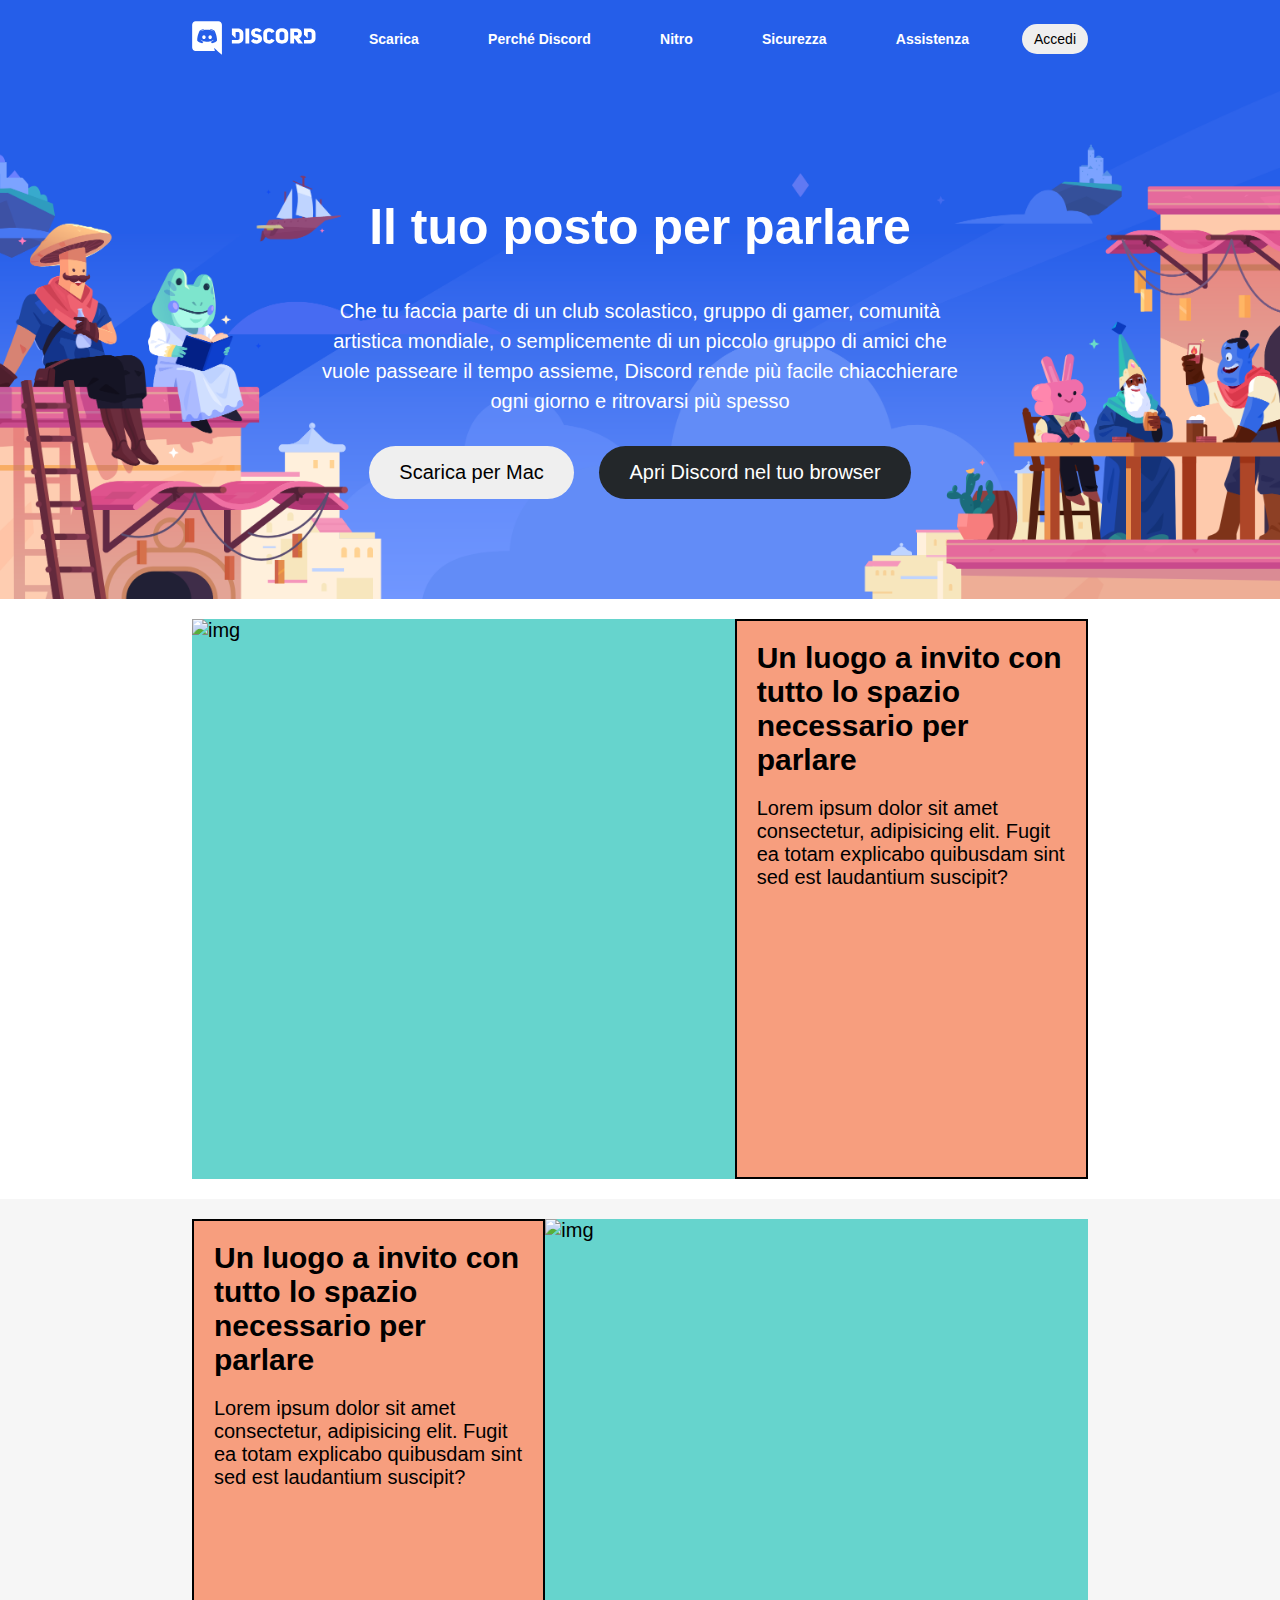
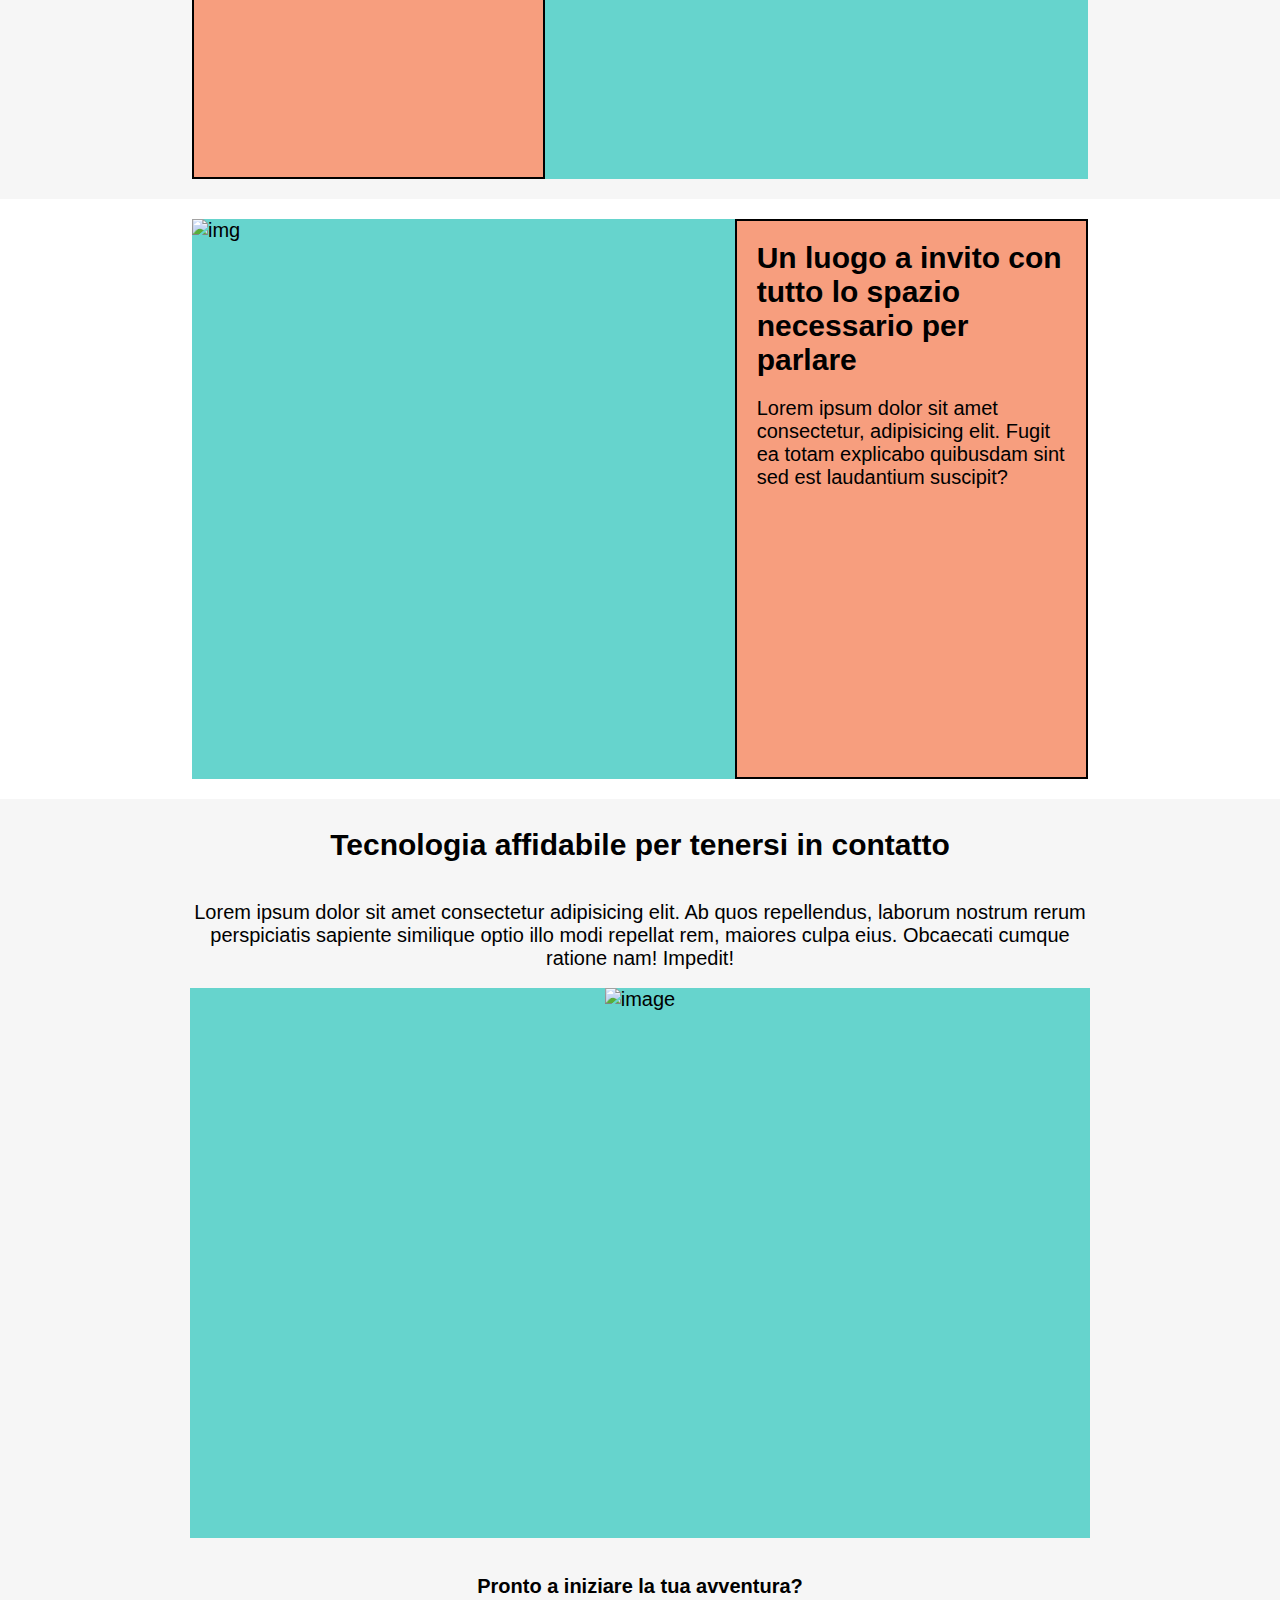
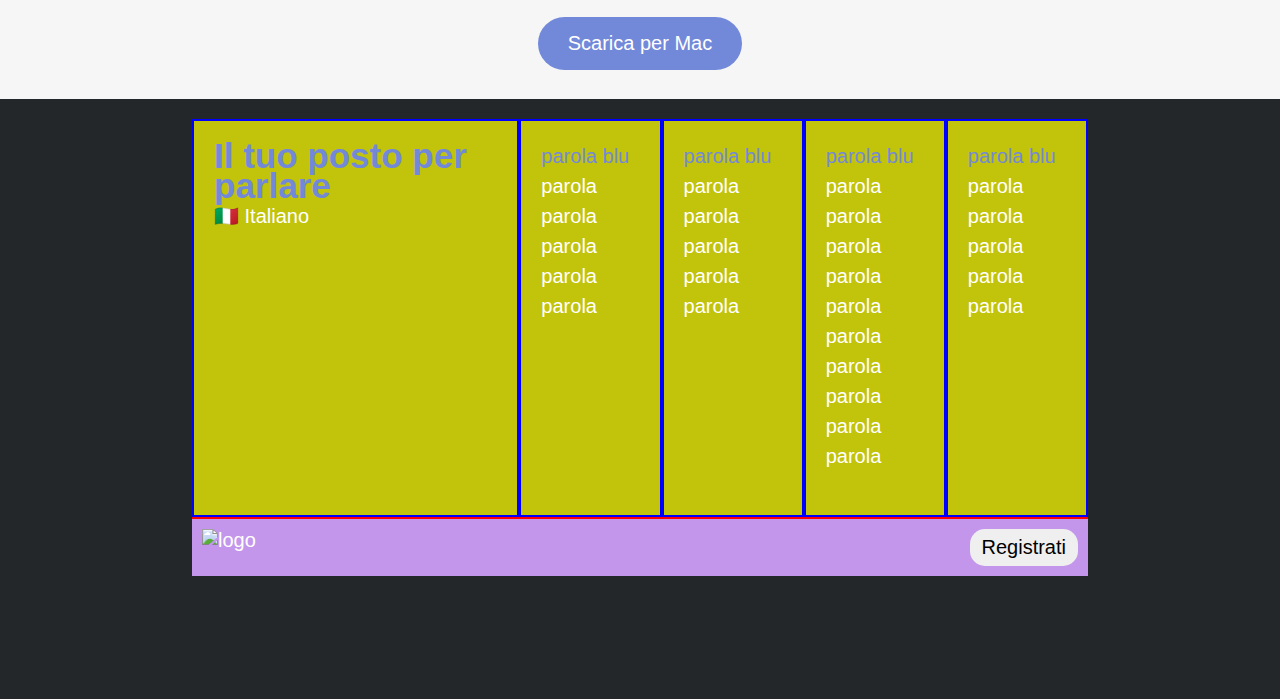
==== index.html @ a9a87972 "Header" ====
<!DOCTYPE html>
<html lang="en">
<head>
    <meta charset="UTF-8">
    <meta http-equiv="X-UA-Compatible" content="IE=edge">
    <meta name="viewport" content="width=device-width, initial-scale=1.0">
    <!-- Font-awesome library -->
    <link rel="stylesheet" href="https://cdnjs.cloudflare.com/ajax/libs/font-awesome/6.3.0/css/all.min.css" integrity="sha512-SzlrxWUlpfuzQ+pcUCosxcglQRNAq/DZjVsC0lE40xsADsfeQoEypE+enwcOiGjk/bSuGGKHEyjSoQ1zVisanQ==" crossorigin="anonymous" referrerpolicy="no-referrer" />
    <link rel="stylesheet" href="css/style.css">
    <title>Discord</title>
</head>

<body>


    <!-- contenitore generale -->

    <div class="container">

      <!-- Intestazione -->

        <header>

            <!-- Barra di navigazione -->

            <nav class="centered">

                <!-- Logo -->

                <div class="logo">
                    <a href="https://discord.com/">
                        <img src="img/logo.svg" alt="logo">
                    </a>
                </div>

                <!-- Lista link -->
                <ul>
                    <li><a href="#">Scarica</a> </li>
                    <li><a href="#">Perché Discord</a> </li>
                    <li><a href="#">Nitro</a> </li>
                    <li><a href="#">Sicurezza</a> </li>
                    <li><a href="#">Assistenza</a> </li>
                </ul>

                <!-- Tasto -->

                <button class="small-button"><a href="#">Accedi</a></button>

            </nav>

            <!-- Jumbotron -->

            <div class="jumbotron">

                <div class="center-block">
                    <h1>Il tuo posto per parlare</h1>
                    <p>Che tu faccia parte di un club scolastico, gruppo di gamer, comunità artistica mondiale, o semplicemente di un piccolo gruppo di amici che vuole passeare il tempo assieme, Discord rende più facile chiacchierare ogni giorno e ritrovarsi più spesso</p>
                    <button class="big-button"><a href="#"><i class="fa-solid fa-arrow-down-long"></i> Scarica per Mac</a></button>
                    <button class="big-button black-back"><a href="#">Apri Discord nel tuo browser</a></button>
                </div>

            </div>

        </header>
        
        <!-- Corpo principale -->

        <main>

            <section class="centered middle-section">
                <div class="col img">
                    <img src="#" alt="img">
                </div>

                <div class="col text">
                    <h2>Un luogo a invito con tutto lo spazio necessario per parlare</h2>
                    <p>Lorem ipsum dolor sit amet consectetur, adipisicing elit. Fugit ea totam explicabo quibusdam sint sed est laudantium suscipit?</p>
                </div>

            </section>
            <section class="centered middle-section">
                <div class="col img">
                    <img src="#" alt="img">
                </div>

                <div class="col text">
                    <h2>Un luogo a invito con tutto lo spazio necessario per parlare</h2>
                    <p>Lorem ipsum dolor sit amet consectetur, adipisicing elit. Fugit ea totam explicabo quibusdam sint sed est laudantium suscipit?</p>
                </div>

            </section>
            <section class="centered middle-section">
                <div class="col img">
                    <img src="#" alt="img">
                </div>

                <div class="col text">
                    <h2>Un luogo a invito con tutto lo spazio necessario per parlare</h2>
                    <p>Lorem ipsum dolor sit amet consectetur, adipisicing elit. Fugit ea totam explicabo quibusdam sint sed est laudantium suscipit?</p>
                </div>

            </section>
            <section class="centered end-section">
                <h2>Tecnologia affidabile per tenersi in contatto</h2>
                <p>Lorem ipsum dolor sit amet consectetur adipisicing elit. Ab quos repellendus, laborum nostrum rerum perspiciatis sapiente similique optio illo modi repellat rem, maiores culpa eius. Obcaecati cumque ratione nam! Impedit!</p>
                <div class="img">
                    <img src="#" alt="image">
                </div>
                <span></span>
                <h4>Pronto a iniziare la tua avventura?</h4>
                <button class="big-button">
                    <a href="#"><i class="fa-solid fa-arrow-down-long"></i> Scarica per Mac</a>
                </button>
            </section>

        </main>

        <!-- Footer -->

        <footer class="centered">

            <!-- parte di navigazione -->

            <nav>
                <div class="col title">
                    <h3>Il tuo posto per parlare</h3>
                    
                    <!-- <select name="language" id="language">language
                        <option value="Italiano">Italiano</option>
                        <option value="...">...</option>
                    </select> -->

                    <span id="ita-flag">&#x1F1EE;&#x1F1F9;</span>
                    <span>Italiano</span>
                    <span>
                        <i class="fa-solid fa-angle-down"></i>
                    </span>
                    
                    <br>
                    <span>
                        <i class="fa-brands fa-twitter"></i>
                        <i class="fa-brands fa-instagram"></i>
                        <i class="fa-brands fa-square-facebook"></i>
                        <i class="fa-brands fa-youtube"></i>
                    </span>
                </div>
                <div class="col">
                    <ul>
                        <li><a href="#">parola blu</a></li>
                        <li><a href="#">parola</a></li>
                        <li><a href="#">parola</a></li>
                        <li><a href="#">parola</a></li>
                        <li><a href="#">parola</a></li>
                        <li><a href="#">parola</a></li>

                    </ul>

                    <a href="#"></a>
                </div>
                <div class="col">
                    <ul>
                        <li><a href="#">parola blu</a></li>
                        <li><a href="#">parola</a></li>
                        <li><a href="#">parola</a></li>
                        <li><a href="#">parola</a></li>
                        <li><a href="#">parola</a></li>
                        <li><a href="#">parola</a></li>

                    </ul>
                </div>
                <div class="col">
                    <ul>
                        <li><a href="#">parola blu</a></li>
                        <li><a href="#">parola</a></li>
                        <li><a href="#">parola</a></li>
                        <li><a href="#">parola</a></li>
                        <li><a href="#">parola</a></li>
                        <li><a href="#">parola</a></li>
                        <li><a href="#">parola</a></li>
                        <li><a href="#">parola</a></li>
                        <li><a href="#">parola</a></li>
                        <li><a href="#">parola</a></li>
                        <li><a href="#">parola</a></li>


                    </ul>
                </div>
                <div class="col">
                    <ul>
                        <li><a href="#">parola blu</a></li>
                        <li><a href="#">parola</a></li>
                        <li><a href="#">parola</a></li>
                        <li><a href="#">parola</a></li>
                        <li><a href="#">parola</a></li>
                        <li><a href="#">parola</a></li>

                    </ul>
                </div>

            </nav> 

            <!-- border-bottom separazione -->

            <div class="footer-logo">
                <div class="logo">
                    <img src="#" alt="logo">
                </div>
                <button class="small-button"><a href="#">Registrati</a></button>
            </div>



        </footer>  

    </div>

    
    
</body>
</html>
---- css/style.css ----
/* regole generali */

* {
    margin: 0;
    padding: 0;
    box-sizing: border-box;
    font-family: Whitney,Helvetica Neue,Helvetica,Arial,sans-serif;
}

body {
    font-size: 20px;
}

a {
    text-decoration: none;
    color: inherit;

}

ul {
    list-style-type: none;
}

h1 {
    font-size: 50px;
}

h2 {
    margin-bottom: 20px;
}

button {
    border: none;
    font-size: inherit;
}

.small-button {
    padding: 7px 12px;
    border-radius: 15px;
}

.big-button {
    padding: 15px 30px;
    border-radius: 30px;
    margin: 0px 10px;

}

.centered {
    padding: 20px 15%;
}

/* Intestazione */

header {
    min-height: 500px;
    color: #ffffff;
    /* padding: 30px; */

}

    /* barra di navigazione */

    header nav {
        display: flex;
        justify-content: space-between;
        align-items: center;
        font-size: 14px;
        font-weight: 700;
        height: 78px;
    }

    header nav ul {
        display: flex;
        flex-basis: 600px;
        justify-content: space-between;
    }

    /* Jumbotron */

    .jumbotron {
        padding: 120px 24% 100px;
        display: flex;
        justify-content: center;
        background-image: url("../img/jumbo.png");
        background-position: center;
        background-repeat: no-repeat;
        background-size:cover;


    }

    .center-block {
        width: 1000px;
        text-align: center;
    }

    .center-block h1 {
        margin-bottom: 40px;
    }

    .center-block p {
        margin-bottom: 30px;
        line-height: 150%;
    }

    .center-block button.black-back {
        color: #ffffff;
        background-color: #23272a;
    }

/* corpo principale */

    /* middle sections */

    section:nth-of-type(even) {
        background-color: #f6f6f6;
    }

    /* ogni seconda riga della sezione in mezzo, nel caso se ne aggiungano in futuro */
    section.middle-section:nth-of-type(even) {
        flex-direction: row-reverse;
    }

    section.middle-section {
        min-height: 600px;
        display: flex;
        justify-content: center;
    }

    section .col.img {
        width: 800px;
        /* margin: 20px; */
    }

    section .col.text {
        width: 500px;
        /* margin: 20px; */
        padding: 20px;
    }

    /* last section */

    section.end-section {
        min-height: 900px;
        text-align: center;
        display: flex;
        flex-direction: column;
        justify-content: space-around;
        align-items: center;
    }

    .end-section button {
        color: #ffffff;
        background-color: #7289da;
    }
    


/* Footer */

footer {
    min-height: 600px;
    background-color: #23272a;
    color: #ffffff;
}

footer nav {
    display: flex;
    justify-content:space-between;
}

footer nav .col {
    padding: 20px;
    line-height: 30px;
    width: 150px;
}

footer nav .col.title {
    width: 350px;

}

footer h3 {
    color: #7289da;
    font-size: 35px;
}

footer ul li:first-child{
    color: #7289da;
}

footer .footer-logo {
    display: flex;
    justify-content:space-between;
    padding: 10px;
}






/* DEBUG */

header {
    background-color: #255ee9;
}

section .img {
    background-color: #66d4cd;
}

section .text {
    background-color: rgb(247, 158, 126);
    border: solid 2px black;
}

.end-section .img {
    height: 550px;
    width: 900px;
}

footer nav {
    background-color: rgba(255, 255, 0, 0.726);
    min-height: 400px ;
    border-bottom: solid 2px red;
}

    footer nav .col {
        border: solid 2px blue;
    }

footer .footer-logo {
    background-color: rgb(195, 150, 236);
}
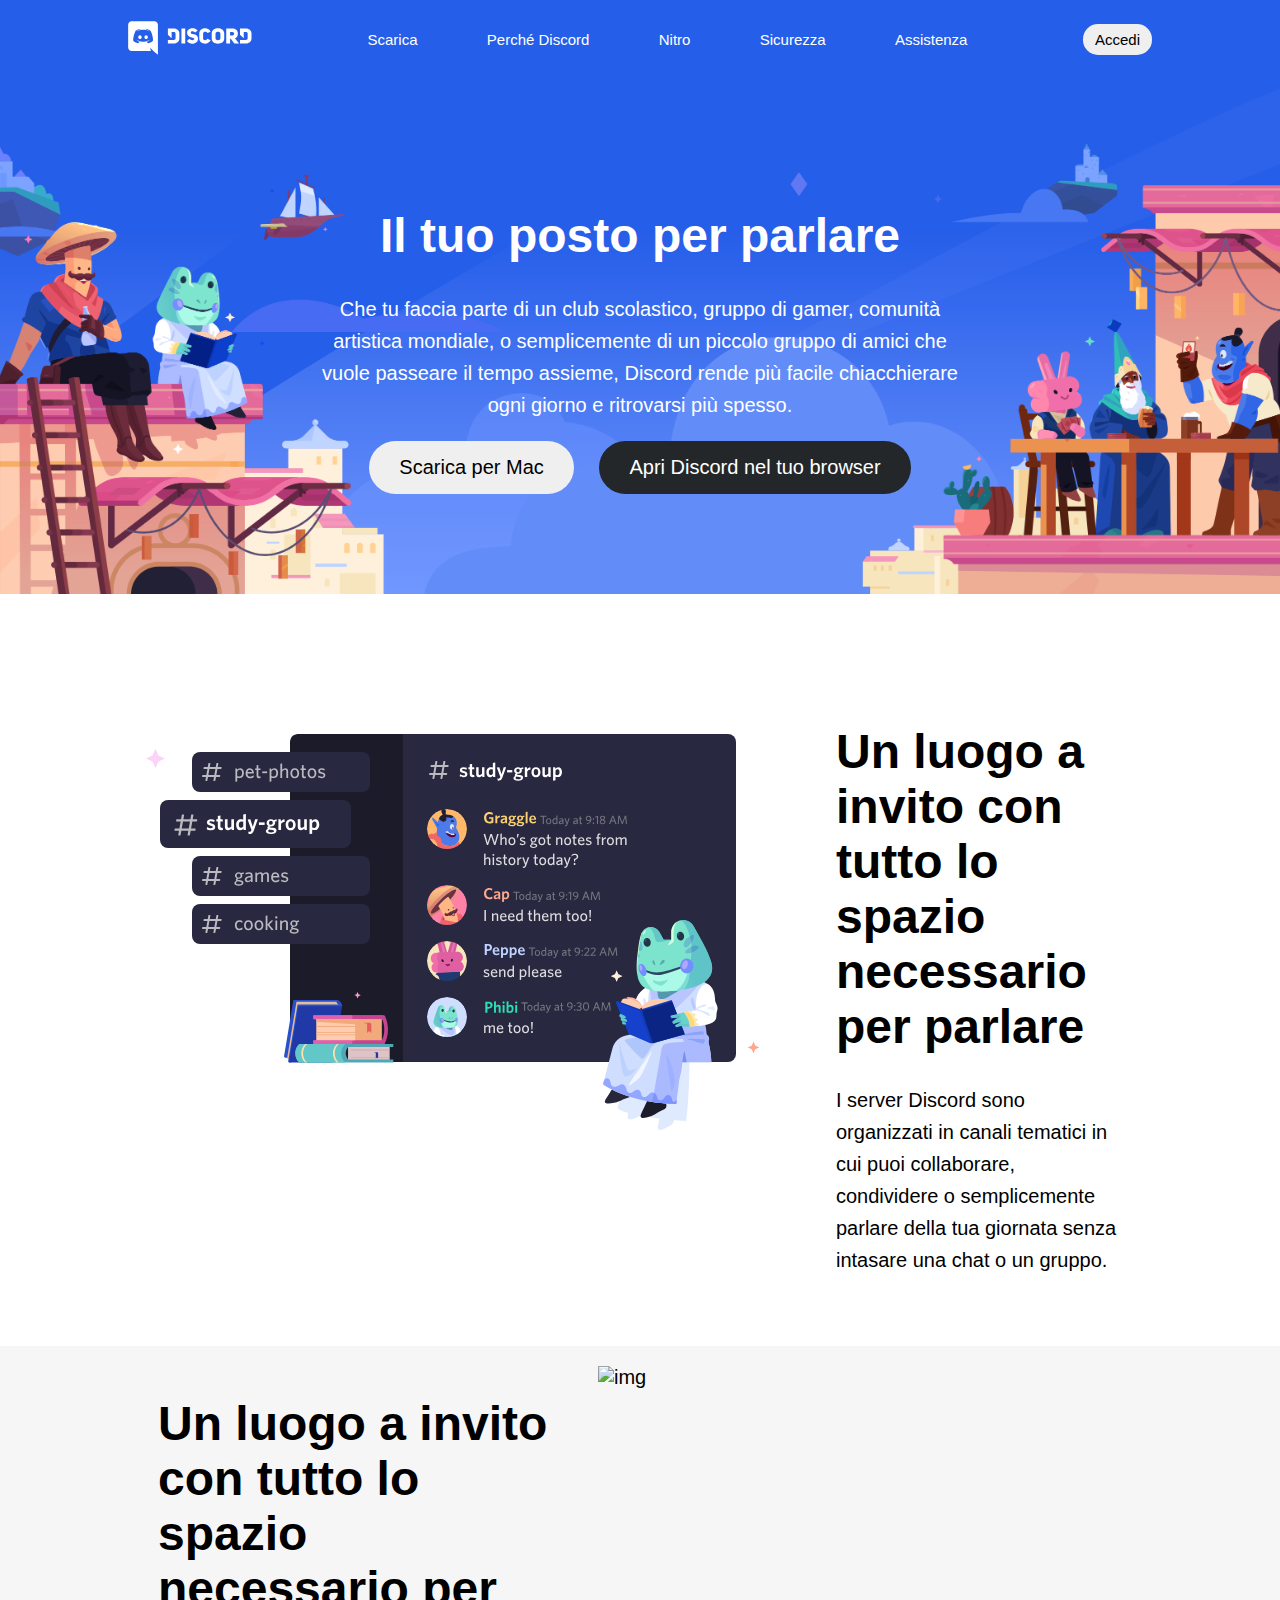
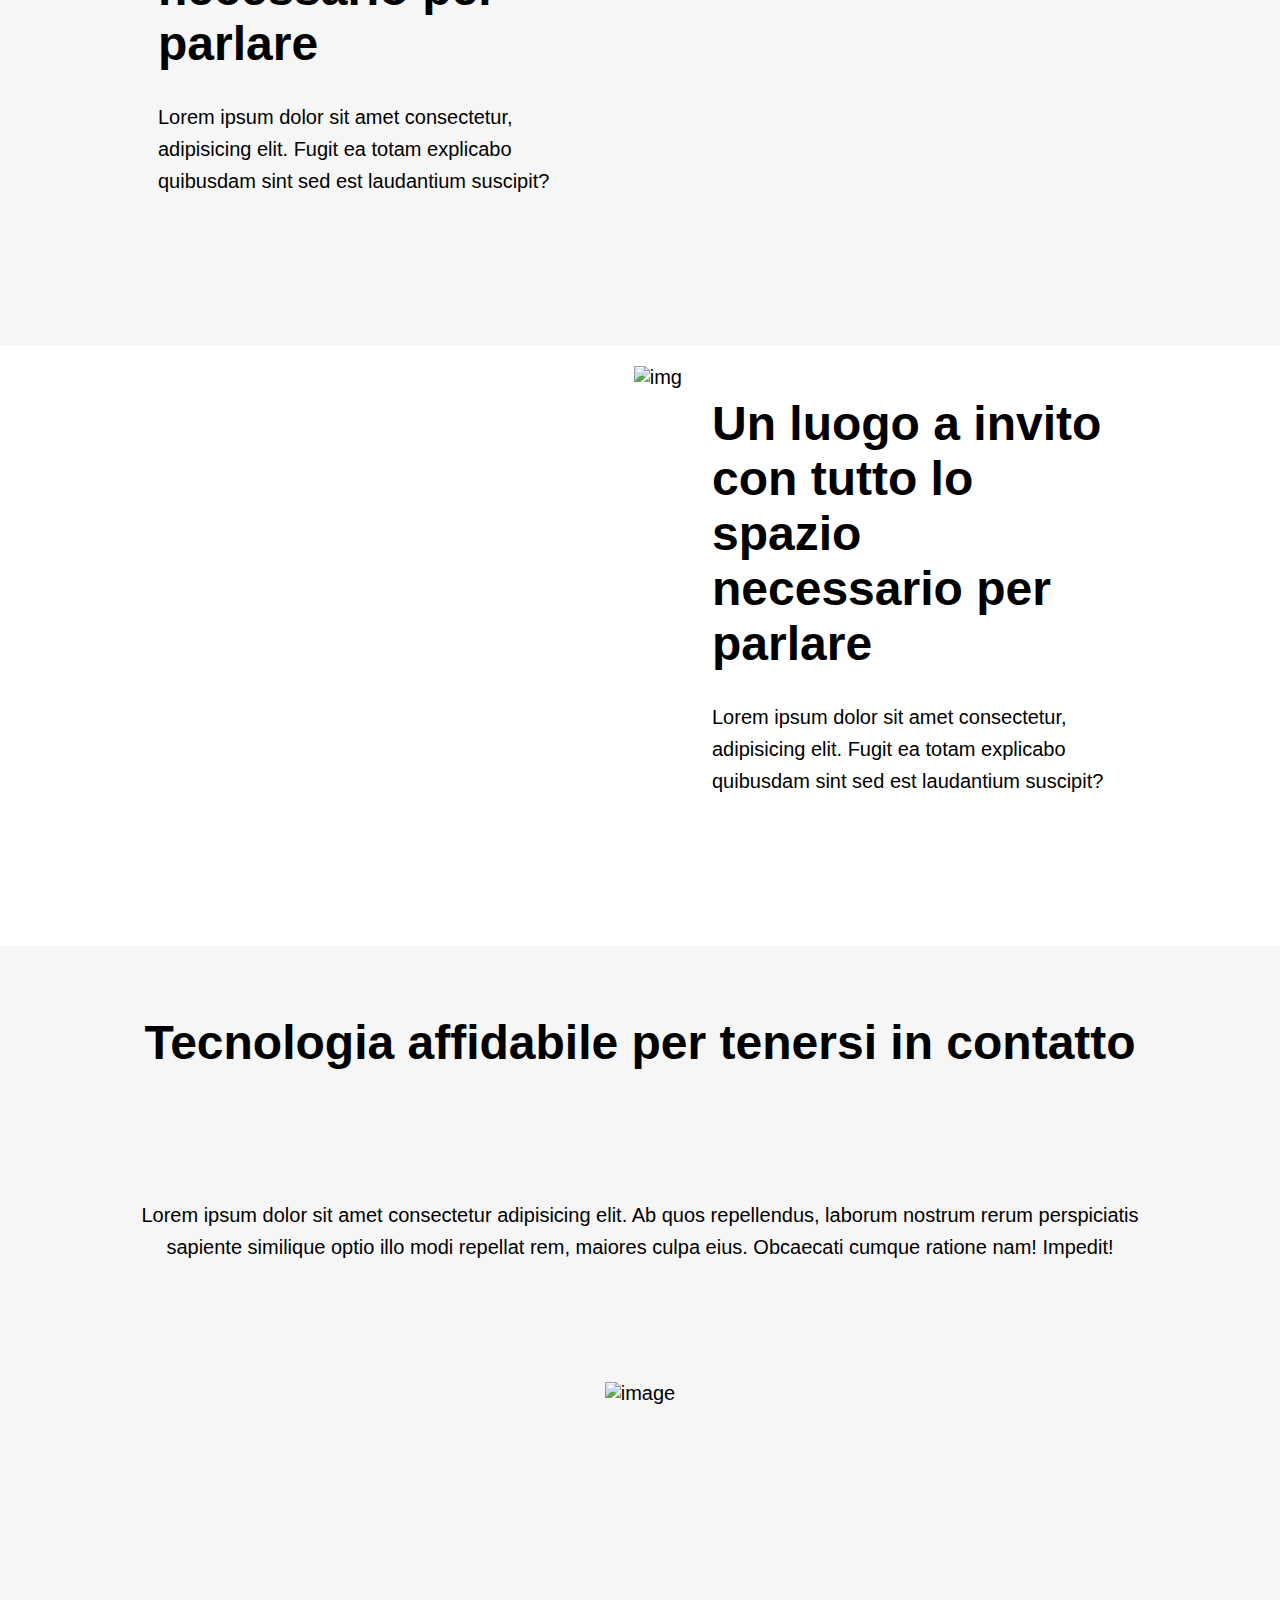
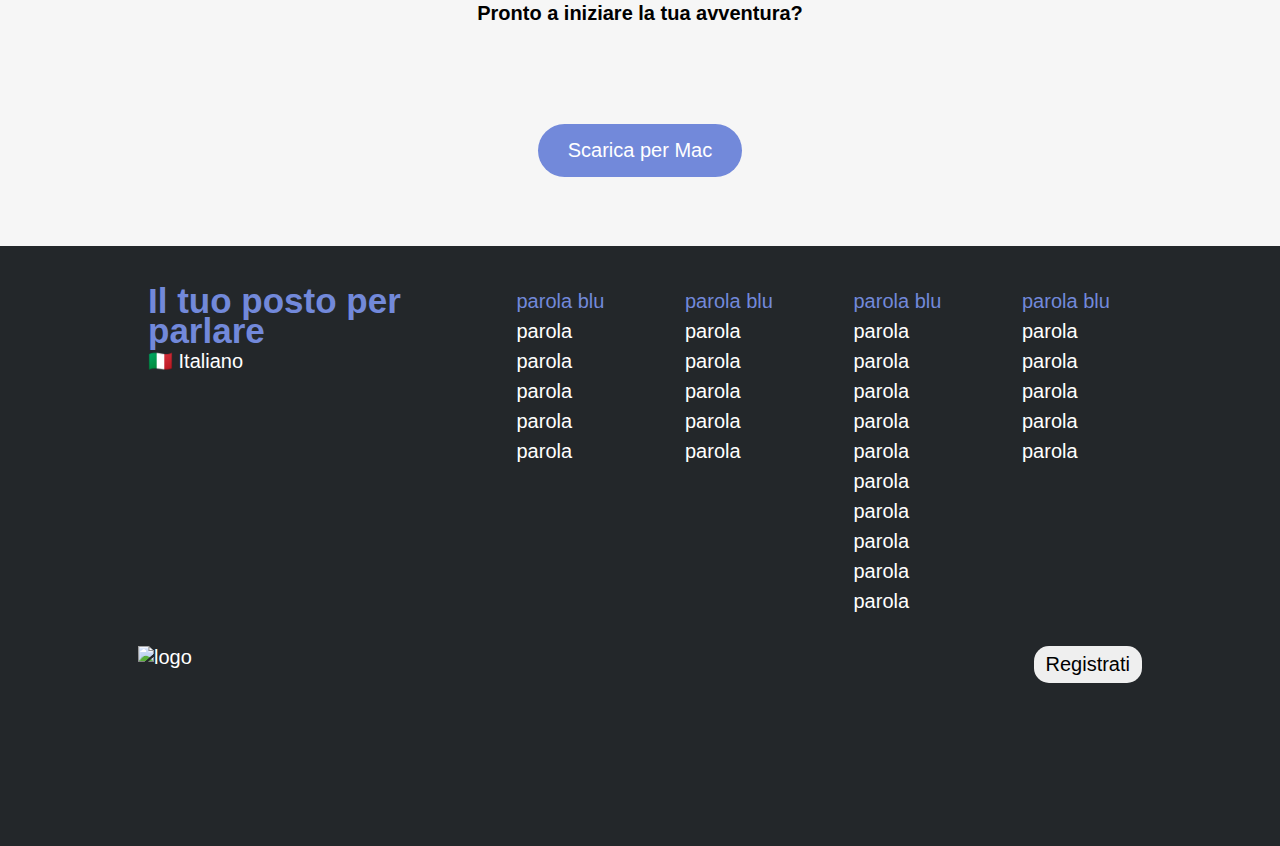
==== commit 51bf298d: "Prima sezione del main" ====
--- a/index.html
+++ b/index.html
@@ -53,8 +53,8 @@
             <div class="jumbotron">
 
                 <div class="center-block">
-                    <h1>Il tuo posto per parlare</h1>
-                    <p>Che tu faccia parte di un club scolastico, gruppo di gamer, comunità artistica mondiale, o semplicemente di un piccolo gruppo di amici che vuole passeare il tempo assieme, Discord rende più facile chiacchierare ogni giorno e ritrovarsi più spesso</p>
+                    <h2>Il tuo posto per parlare</h2>
+                    <p>Che tu faccia parte di un club scolastico, gruppo di gamer, comunità artistica mondiale, o semplicemente di un piccolo gruppo di amici che vuole passeare il tempo assieme, Discord rende più facile chiacchierare ogni giorno e ritrovarsi più spesso.</p>
                     <button class="big-button"><a href="#"><i class="fa-solid fa-arrow-down-long"></i> Scarica per Mac</a></button>
                     <button class="big-button black-back"><a href="#">Apri Discord nel tuo browser</a></button>
                 </div>
@@ -69,12 +69,12 @@
 
             <section class="centered middle-section">
                 <div class="col img">
-                    <img src="#" alt="img">
+                    <img src="img/item1.svg" alt="item 1">
                 </div>
 
                 <div class="col text">
                     <h2>Un luogo a invito con tutto lo spazio necessario per parlare</h2>
-                    <p>Lorem ipsum dolor sit amet consectetur, adipisicing elit. Fugit ea totam explicabo quibusdam sint sed est laudantium suscipit?</p>
+                    <p>I server Discord sono organizzati in canali tematici in cui puoi collaborare, condividere o semplicemente parlare della tua giornata senza intasare una chat o un gruppo.</p>
                 </div>
 
             </section>
--- a/css/style.css
+++ b/css/style.css
@@ -21,11 +21,13 @@
     list-style-type: none;
 }
 
-h1 {
-    font-size: 50px;
-}
-
 h2 {
+    margin-bottom: 30px;
+    font-size: 48px;
+}
+
+p {
+    line-height: 160%;
     margin-bottom: 20px;
 }
 
@@ -47,7 +49,7 @@
 }
 
 .centered {
-    padding: 20px 15%;
+    padding: 20px 10%;
 }
 
 /* Intestazione */
@@ -55,7 +57,8 @@
 header {
     min-height: 500px;
     color: #ffffff;
-    /* padding: 30px; */
+    margin-bottom: 80px;
+    background-color: #255ee9;
 
 }
 
@@ -65,8 +68,8 @@
         display: flex;
         justify-content: space-between;
         align-items: center;
-        font-size: 14px;
-        font-weight: 700;
+        font-size: 15px;
+        font-weight: 500;
         height: 78px;
     }
 
@@ -79,7 +82,7 @@
     /* Jumbotron */
 
     .jumbotron {
-        padding: 120px 24% 100px;
+        padding: 130px 24% 100px;
         display: flex;
         justify-content: center;
         background-image: url("../img/jumbo.png");
@@ -91,17 +94,8 @@
     }
 
     .center-block {
-        width: 1000px;
+        width: 800px;
         text-align: center;
-    }
-
-    .center-block h1 {
-        margin-bottom: 40px;
-    }
-
-    .center-block p {
-        margin-bottom: 30px;
-        line-height: 150%;
     }
 
     .center-block button.black-back {
@@ -125,18 +119,13 @@
     section.middle-section {
         min-height: 600px;
         display: flex;
-        justify-content: center;
-    }
-
-    section .col.img {
-        width: 800px;
+        justify-content: flex-end;
+    }
+
+    section .col.text {
+        width: 470px;
         /* margin: 20px; */
-    }
-
-    section .col.text {
-        width: 500px;
-        /* margin: 20px; */
-        padding: 20px;
+        padding: 30px;
     }
 
     /* last section */
@@ -203,7 +192,7 @@
 
 /* DEBUG */
 
-header {
+/* header {
     background-color: #255ee9;
 }
 
@@ -234,4 +223,4 @@
 footer .footer-logo {
     background-color: rgb(195, 150, 236);
 }
-
+ */
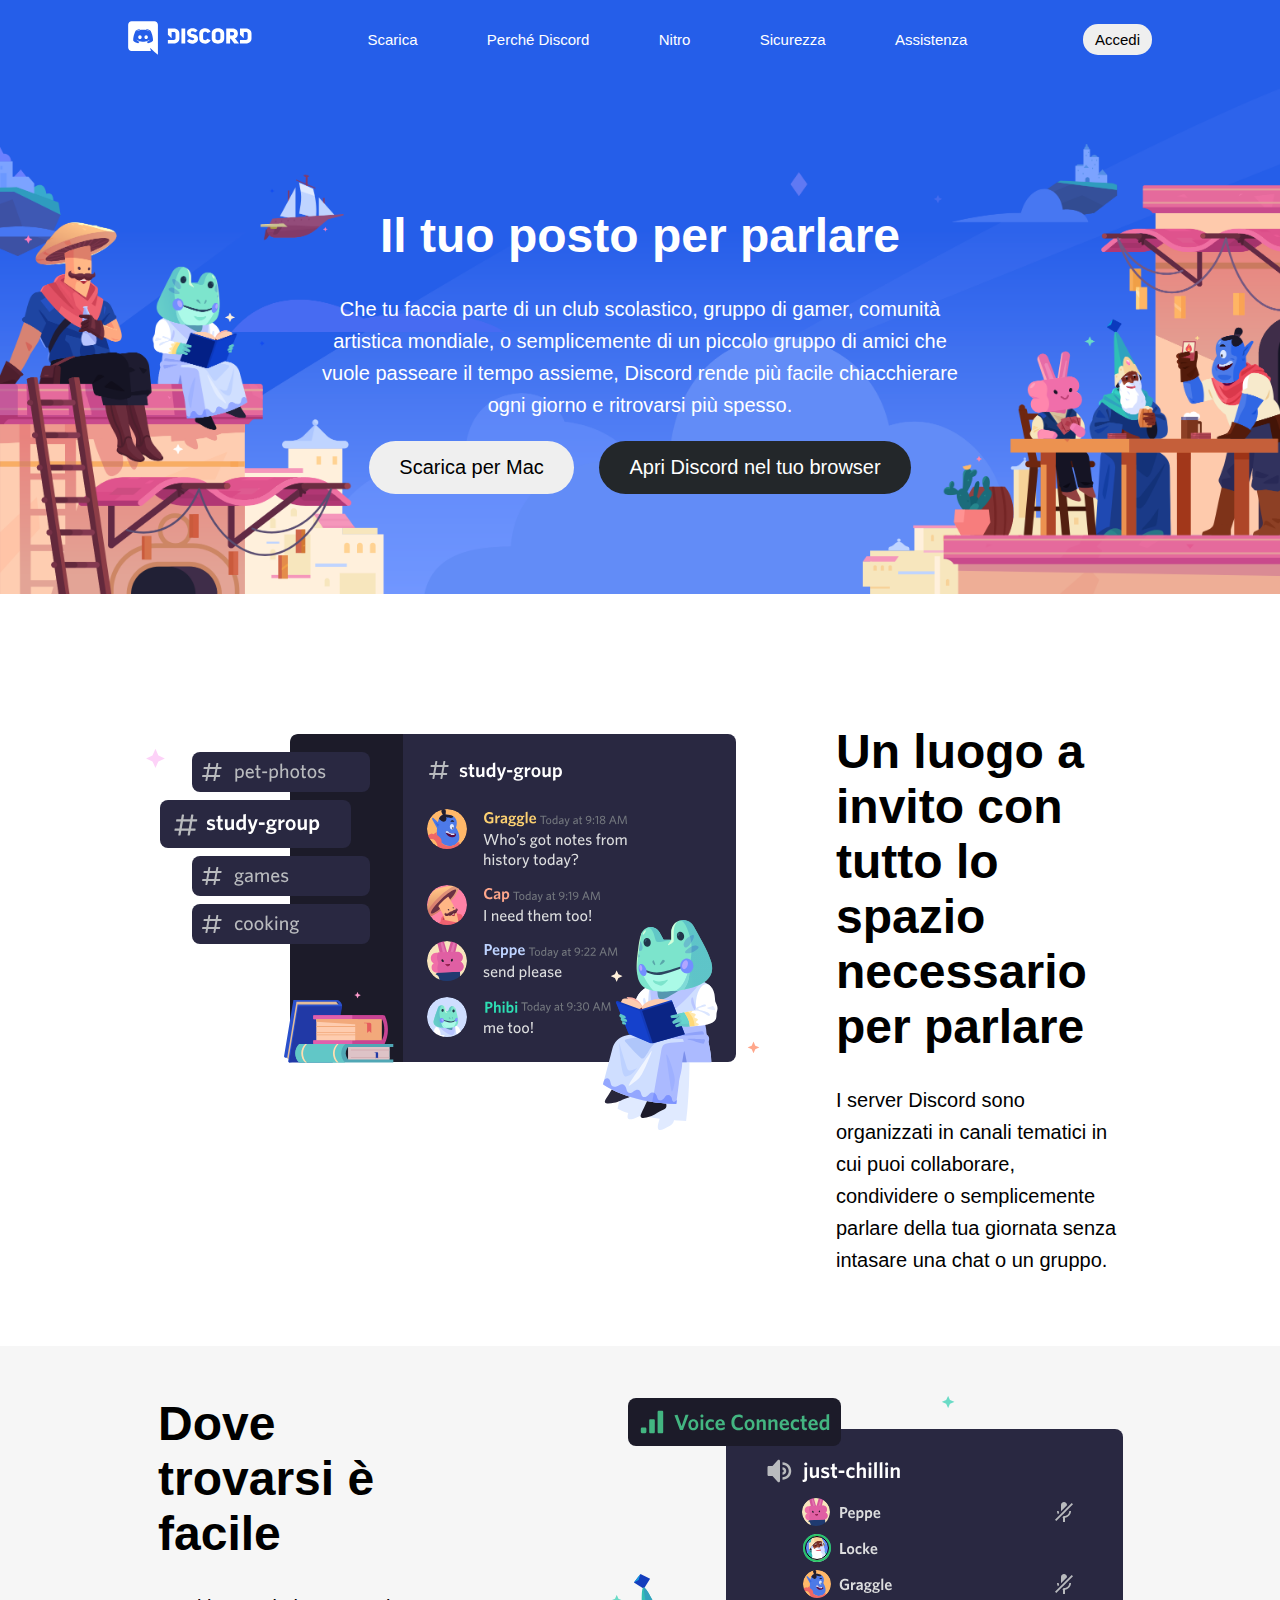
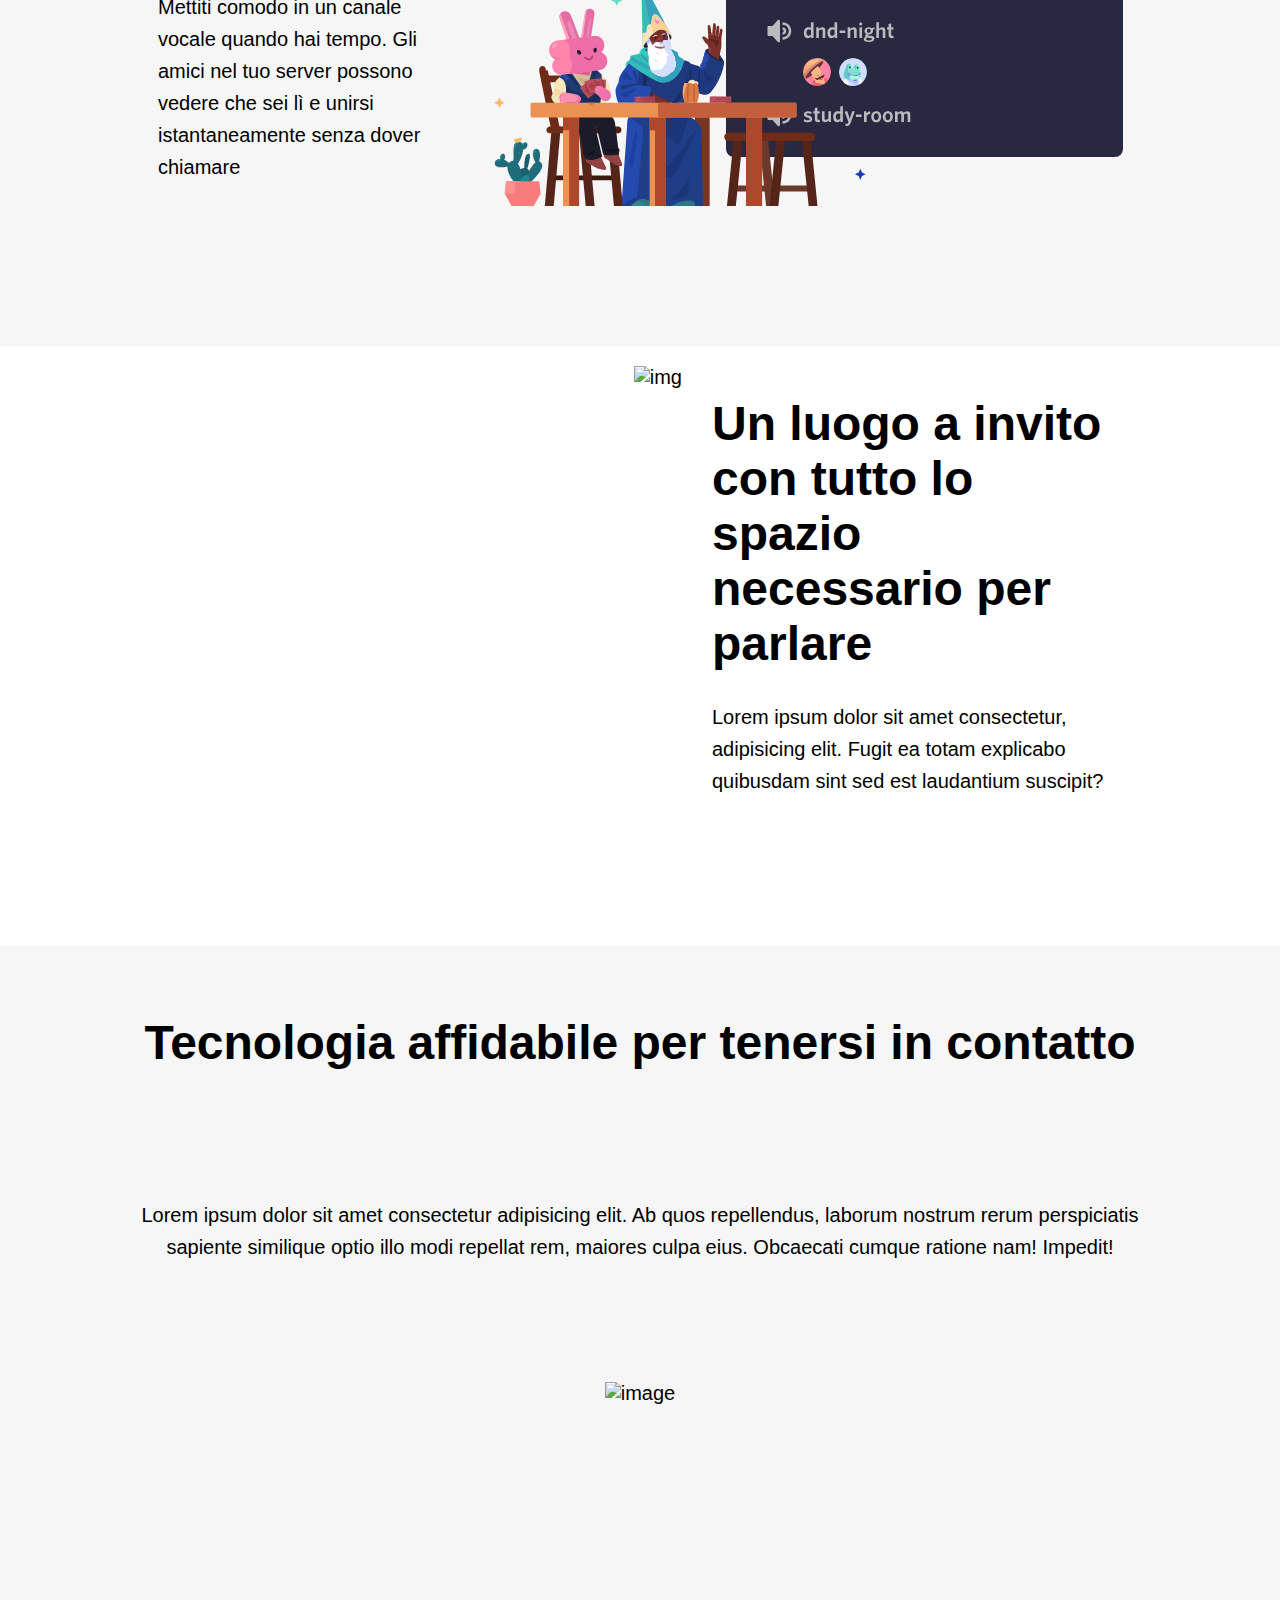
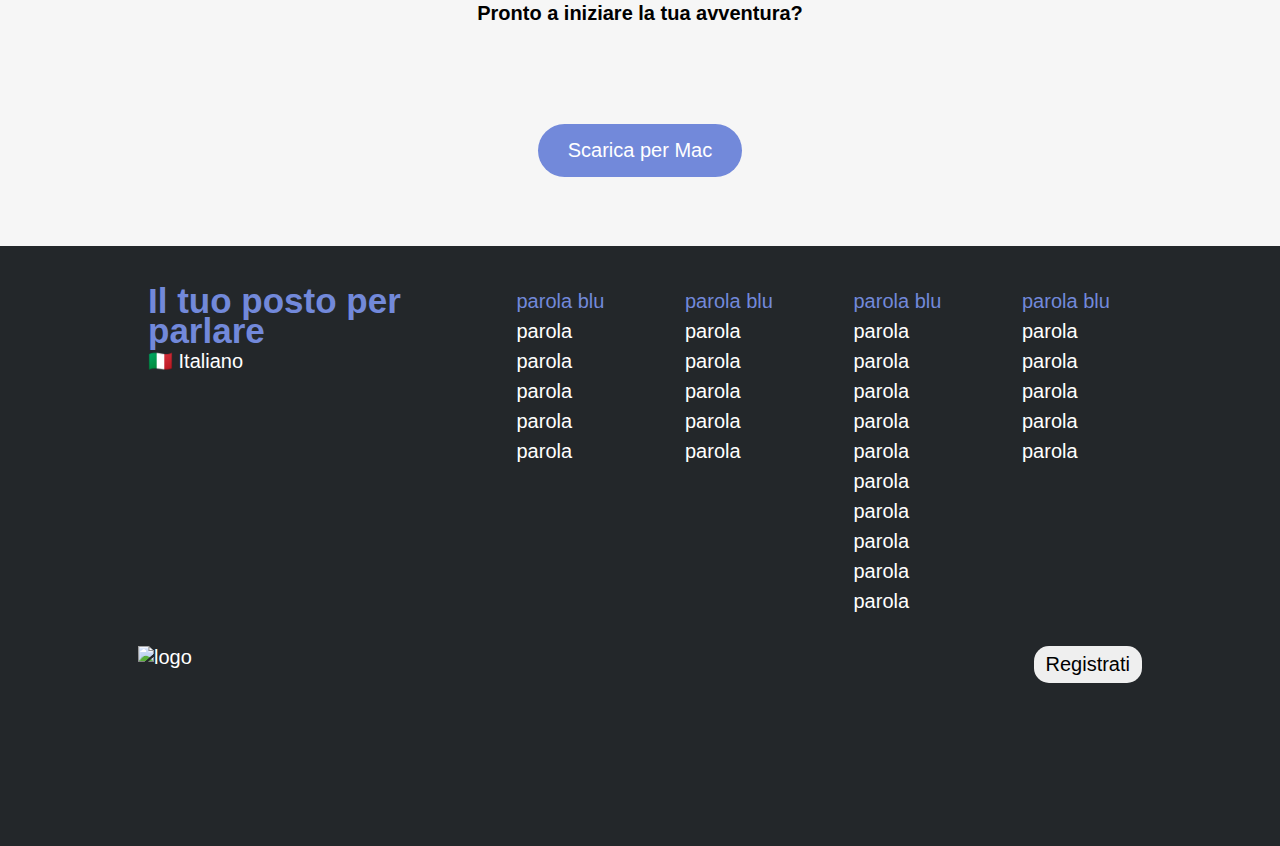
==== commit ce017ebb: "Seconda sezione main" ====
--- a/index.html
+++ b/index.html
@@ -80,12 +80,12 @@
             </section>
             <section class="centered middle-section">
                 <div class="col img">
-                    <img src="#" alt="img">
+                    <img src="img/item2.svg" alt="item 2">
                 </div>
 
                 <div class="col text">
-                    <h2>Un luogo a invito con tutto lo spazio necessario per parlare</h2>
-                    <p>Lorem ipsum dolor sit amet consectetur, adipisicing elit. Fugit ea totam explicabo quibusdam sint sed est laudantium suscipit?</p>
+                    <h2>Dove trovarsi è facile</h2>
+                    <p>Mettiti comodo in un canale vocale quando hai tempo. Gli amici nel tuo server possono vedere che sei lì e unirsi istantaneamente senza dover chiamare</p>
                 </div>
 
             </section>
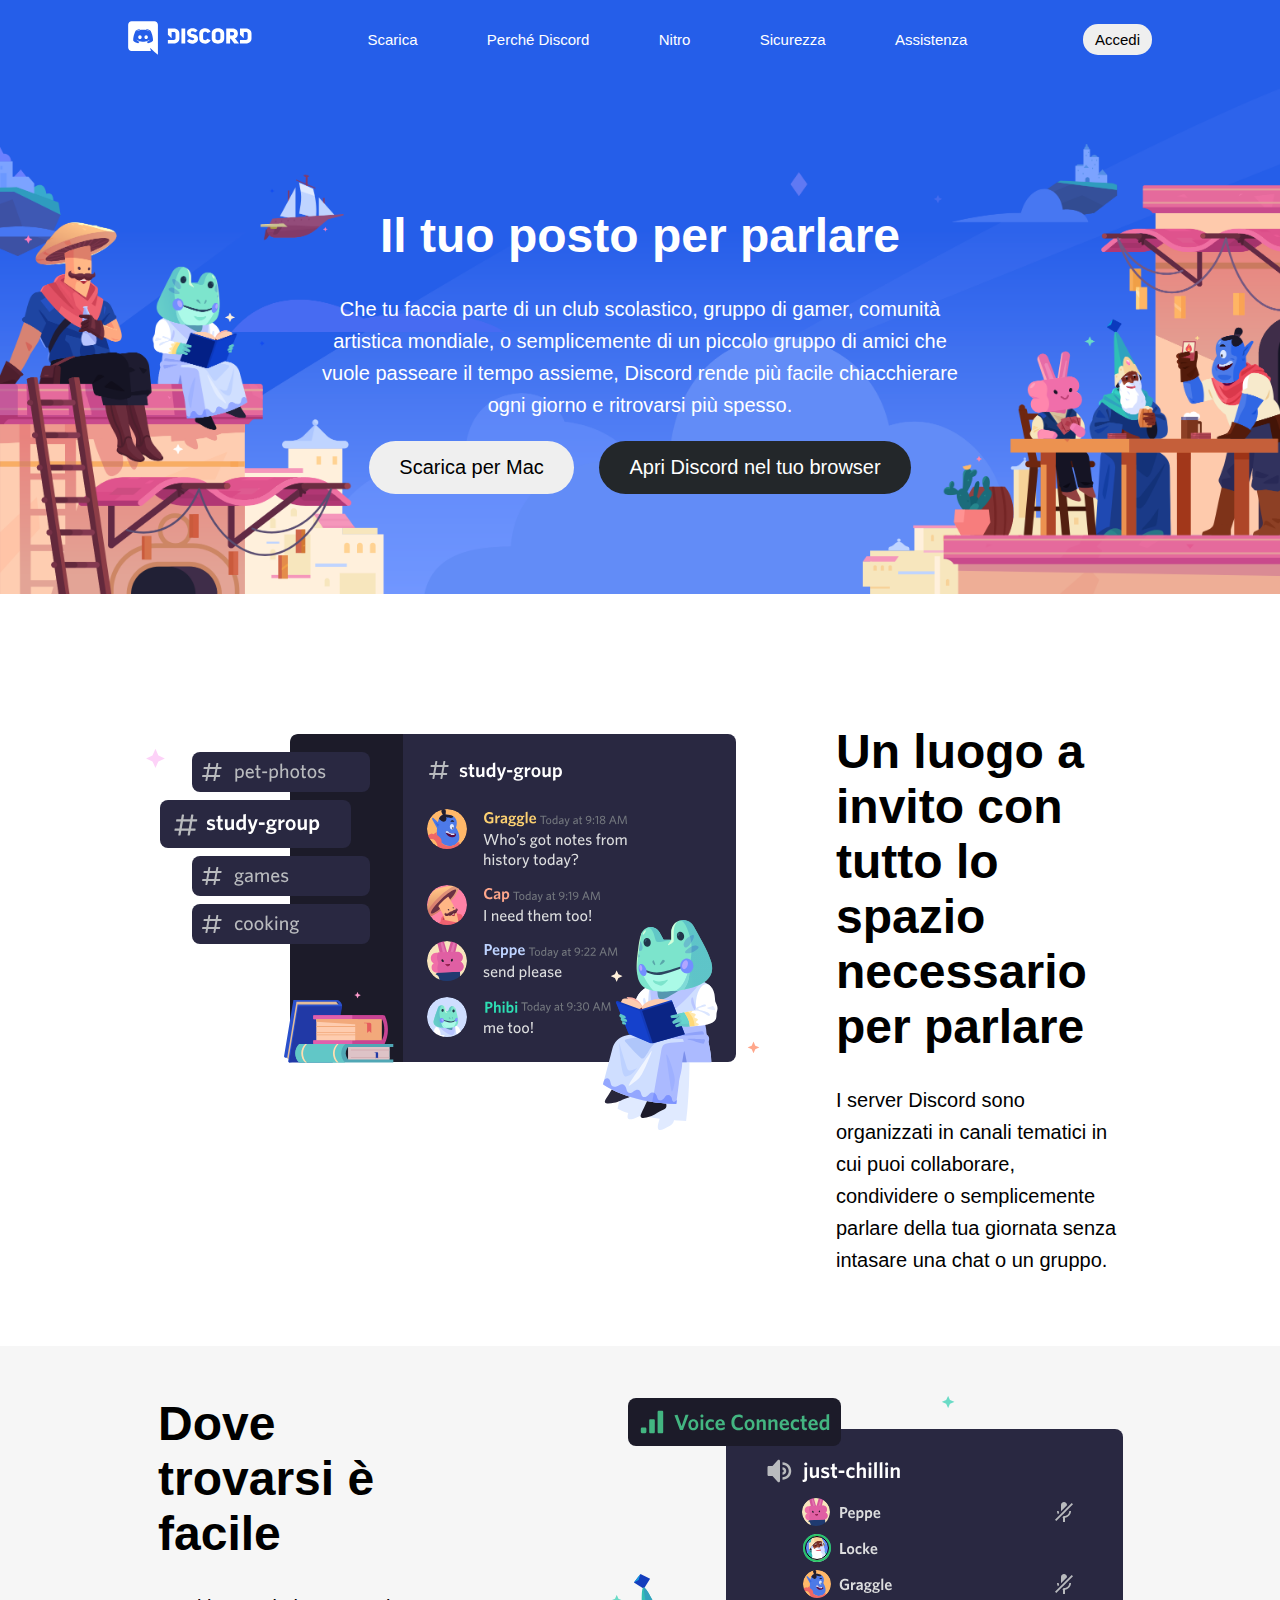
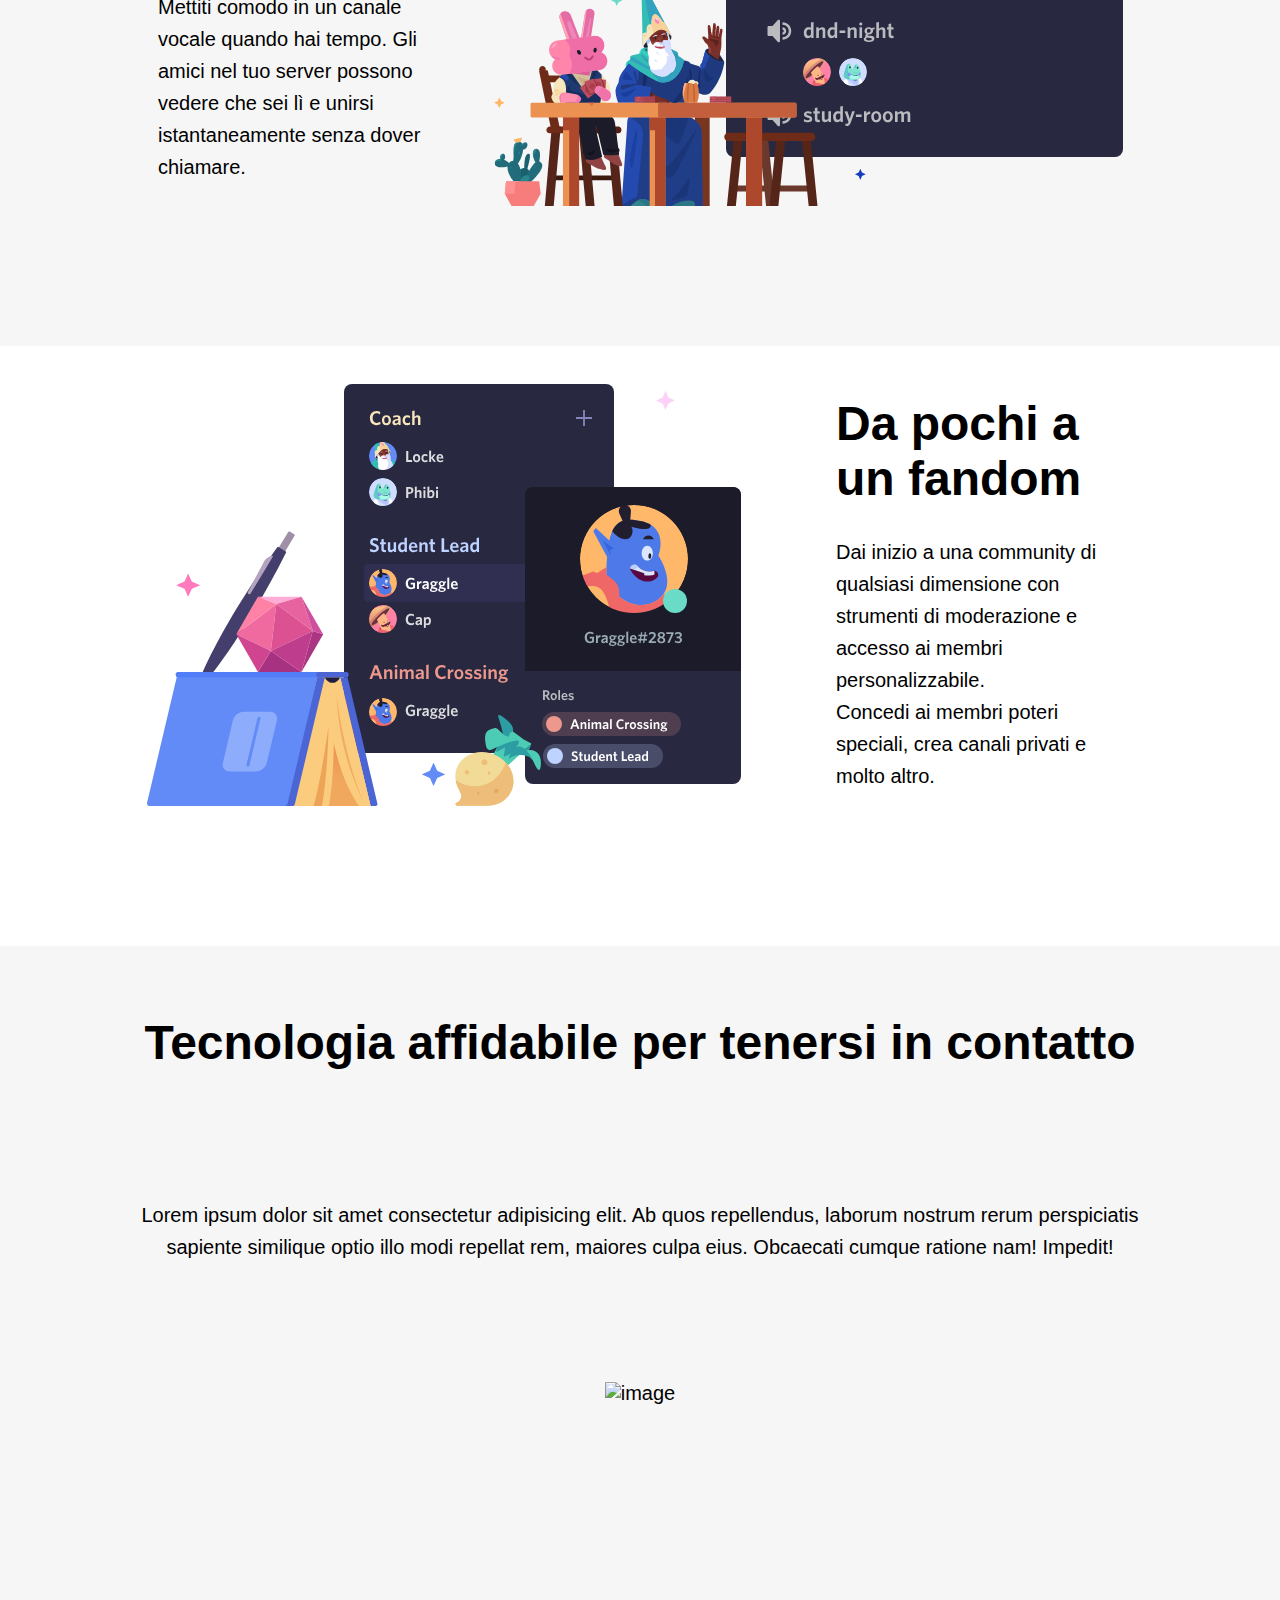
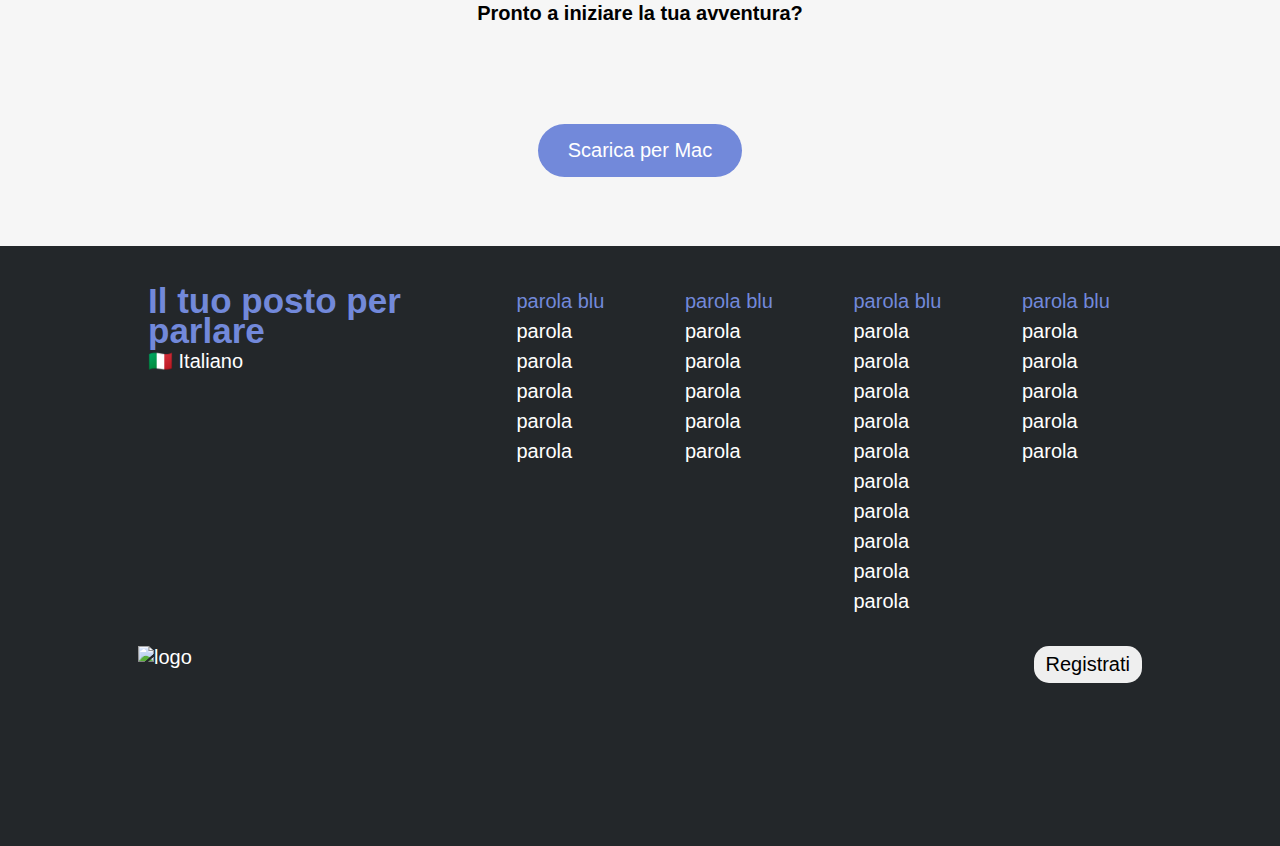
==== commit 4c108709: "terza sezione main" ====
--- a/index.html
+++ b/index.html
@@ -85,18 +85,22 @@
 
                 <div class="col text">
                     <h2>Dove trovarsi è facile</h2>
-                    <p>Mettiti comodo in un canale vocale quando hai tempo. Gli amici nel tuo server possono vedere che sei lì e unirsi istantaneamente senza dover chiamare</p>
+                    <p>Mettiti comodo in un canale vocale quando hai tempo. Gli amici nel tuo server possono vedere che sei lì e unirsi istantaneamente senza dover chiamare.</p>
                 </div>
 
             </section>
             <section class="centered middle-section">
                 <div class="col img">
-                    <img src="#" alt="img">
+                    <img src="img/item3.svg" alt="item 3">
                 </div>
 
                 <div class="col text">
-                    <h2>Un luogo a invito con tutto lo spazio necessario per parlare</h2>
-                    <p>Lorem ipsum dolor sit amet consectetur, adipisicing elit. Fugit ea totam explicabo quibusdam sint sed est laudantium suscipit?</p>
+                    <h2>Da pochi a un fandom</h2>
+                    <p>
+                        Dai inizio a una community di qualsiasi dimensione con strumenti di moderazione e accesso ai membri personalizzabile.
+                        <br>
+                        Concedi ai membri poteri speciali, crea canali privati e molto altro.
+                    </p>
                 </div>
 
             </section>
--- a/css/style.css
+++ b/css/style.css
@@ -123,7 +123,7 @@
     }
 
     section .col.text {
-        width: 470px;
+        width: 460px;
         /* margin: 20px; */
         padding: 30px;
     }
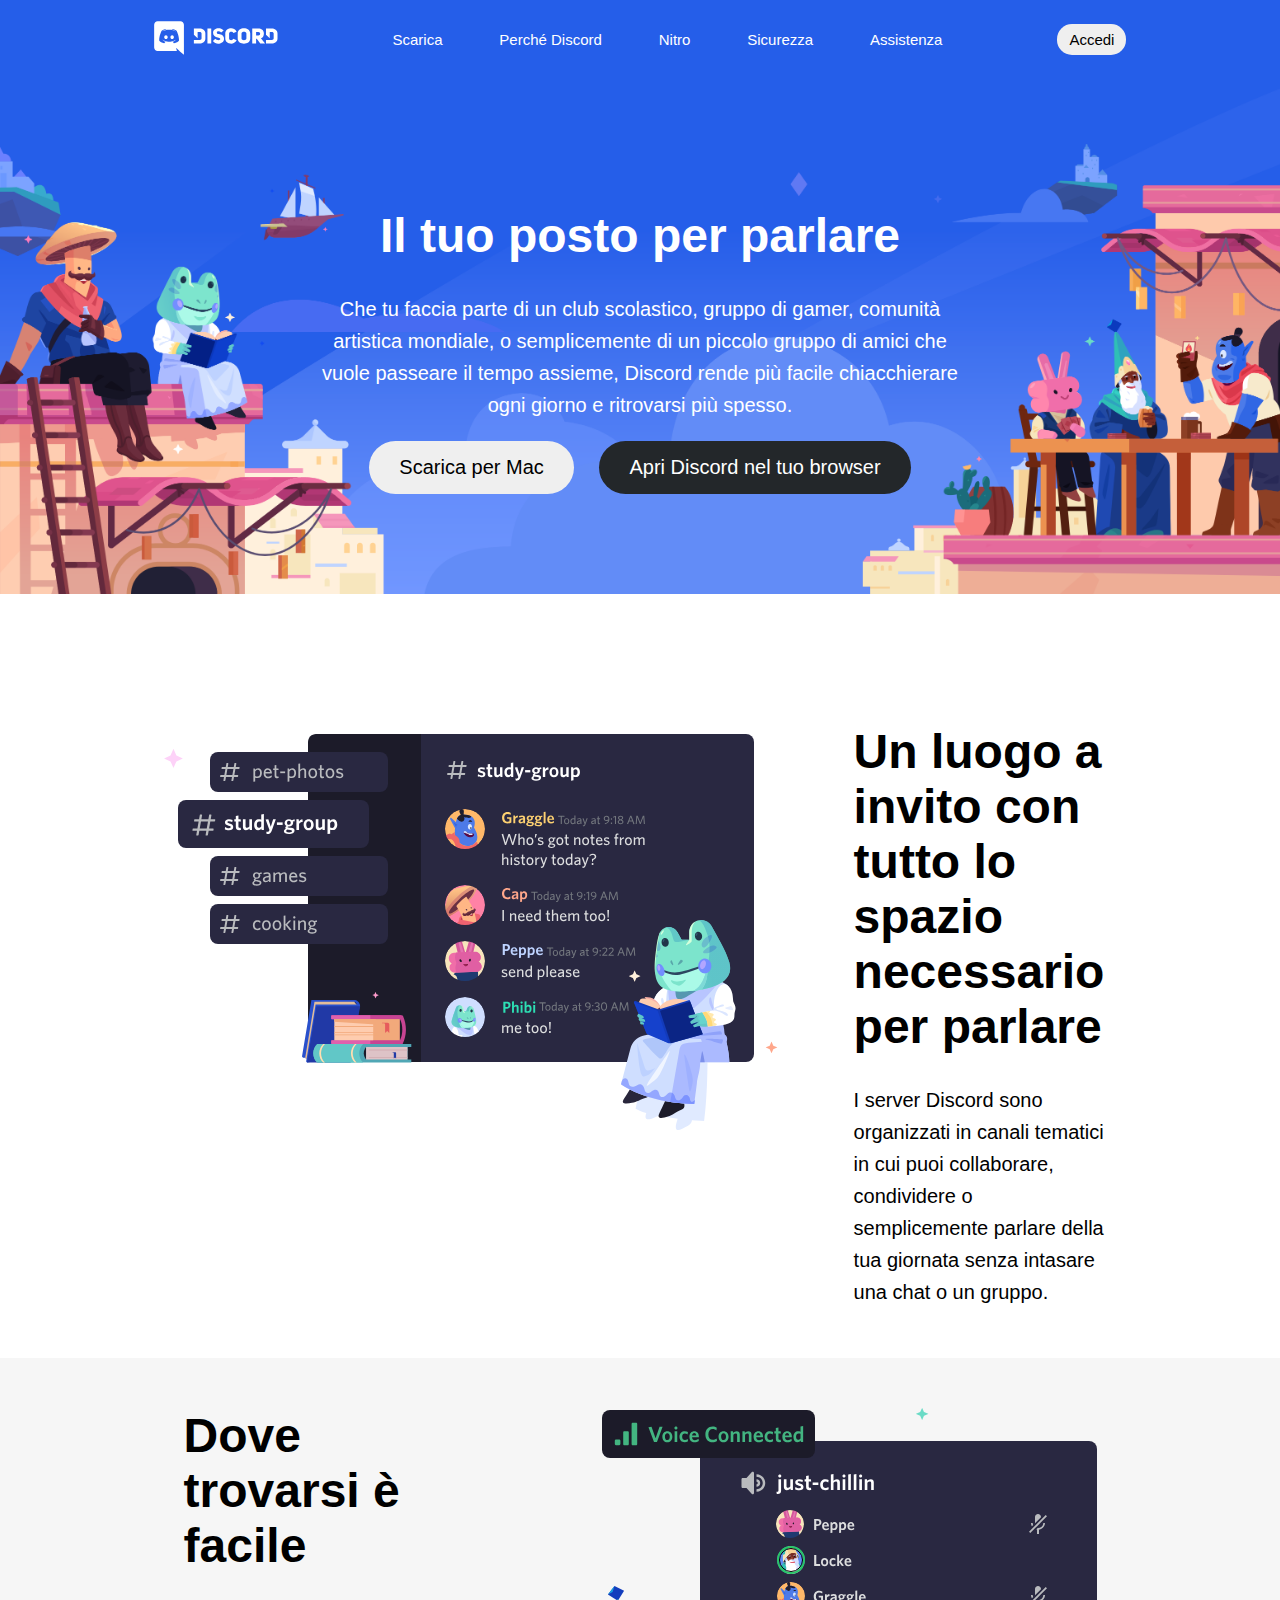
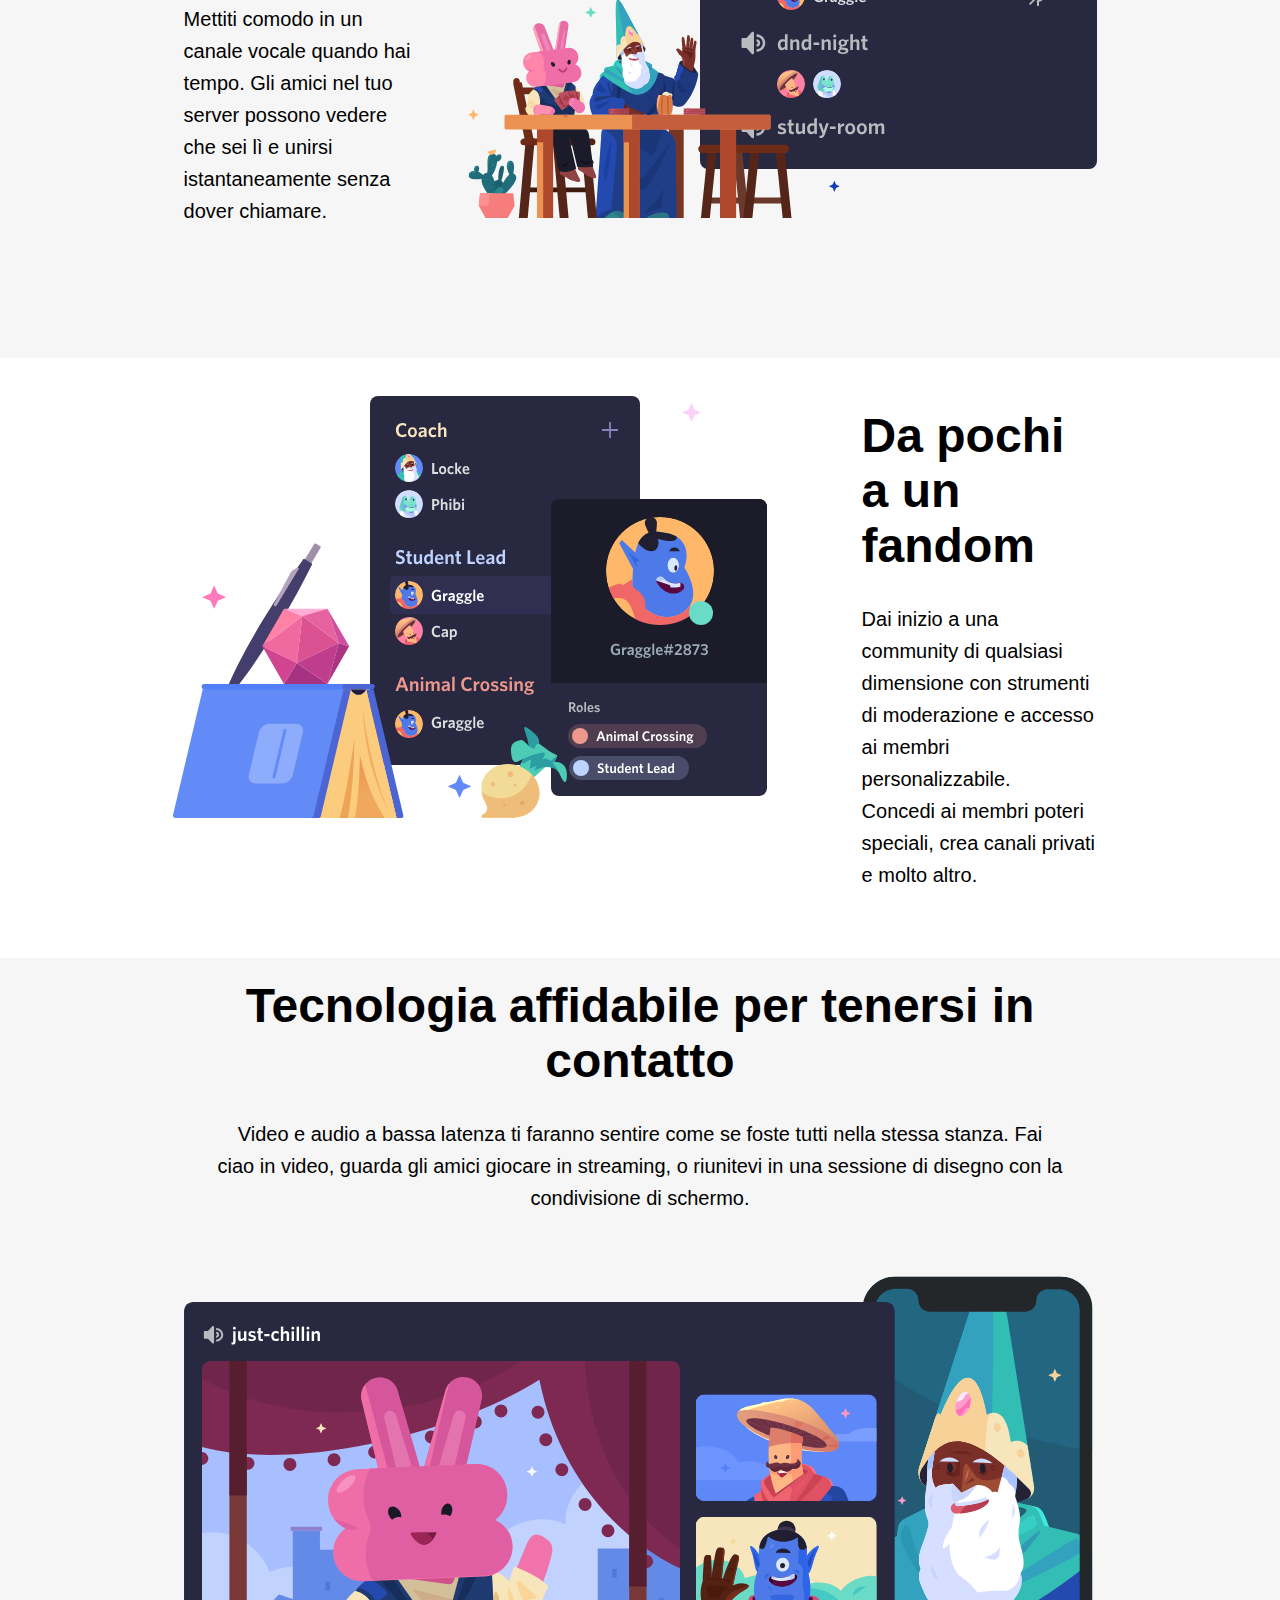
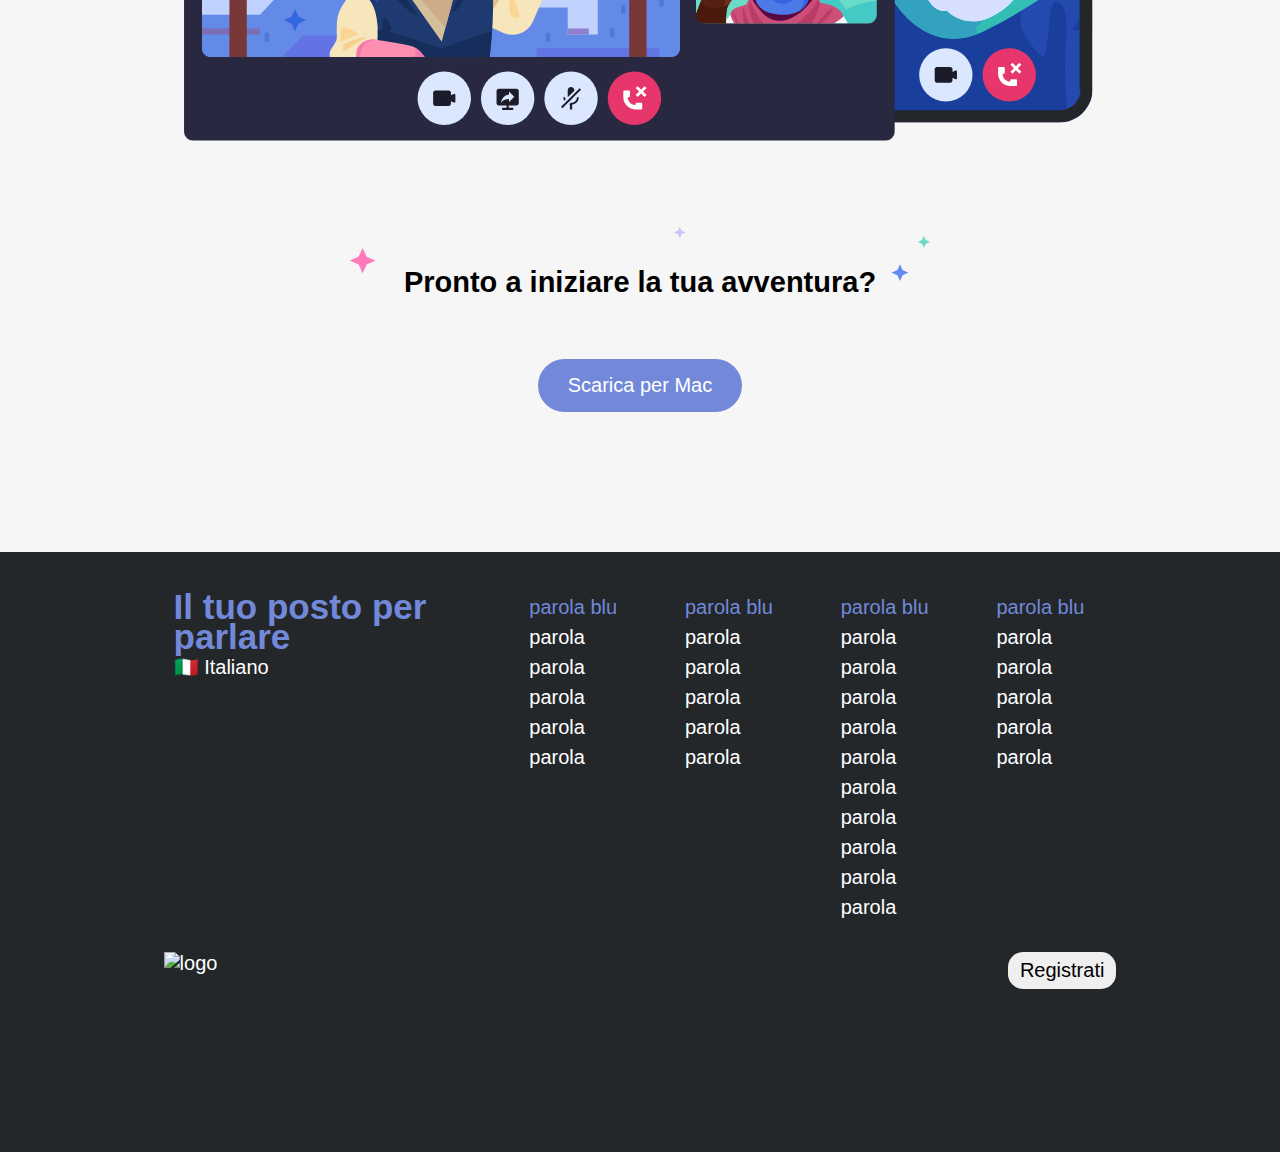
==== commit d6b99749: "parte finale del main" ====
--- a/index.html
+++ b/index.html
@@ -105,16 +105,22 @@
 
             </section>
             <section class="centered end-section">
-                <h2>Tecnologia affidabile per tenersi in contatto</h2>
-                <p>Lorem ipsum dolor sit amet consectetur adipisicing elit. Ab quos repellendus, laborum nostrum rerum perspiciatis sapiente similique optio illo modi repellat rem, maiores culpa eius. Obcaecati cumque ratione nam! Impedit!</p>
+                <div class="text">
+                    <h2>Tecnologia affidabile per tenersi in contatto</h2>
+                    <p>Video e audio a bassa latenza ti faranno sentire come se foste tutti nella stessa stanza. Fai ciao in video, guarda gli amici giocare in streaming, o riunitevi in una sessione di disegno con la condivisione di schermo.</p>
+                </div>
                 <div class="img">
-                    <img src="#" alt="image">
-                </div>
-                <span></span>
-                <h4>Pronto a iniziare la tua avventura?</h4>
+                    <img src="img/item4-big.svg" alt="item 4">
+                </div>
+                <div class="star-container">
+                    <div class="star-back">
+                        <h4>Pronto a iniziare la tua avventura?</h4>
+                    </div>
+                </div>
                 <button class="big-button">
                     <a href="#"><i class="fa-solid fa-arrow-down-long"></i> Scarica per Mac</a>
                 </button>
+                
             </section>
 
         </main>
--- a/css/style.css
+++ b/css/style.css
@@ -26,9 +26,12 @@
     font-size: 48px;
 }
 
+h4 {
+    font-size: 29px;
+}
+
 p {
     line-height: 160%;
-    margin-bottom: 20px;
 }
 
 button {
@@ -49,13 +52,13 @@
 }
 
 .centered {
-    padding: 20px 10%;
+    padding: 20px 12%;
 }
 
 /* Intestazione */
 
 header {
-    min-height: 500px;
+    min-height: 550px;
     color: #ffffff;
     margin-bottom: 80px;
     background-color: #255ee9;
@@ -75,13 +78,14 @@
 
     header nav ul {
         display: flex;
-        flex-basis: 600px;
+        flex-basis: 550px;
         justify-content: space-between;
     }
 
     /* Jumbotron */
 
     .jumbotron {
+        min-height: 500px;
         padding: 130px 24% 100px;
         display: flex;
         justify-content: center;
@@ -90,7 +94,6 @@
         background-repeat: no-repeat;
         background-size:cover;
 
-
     }
 
     .center-block {
@@ -98,6 +101,10 @@
         text-align: center;
     }
 
+    .center-block p {
+        margin-bottom: 20px;
+    }
+
     .center-block button.black-back {
         color: #ffffff;
         background-color: #23272a;
@@ -119,12 +126,11 @@
     section.middle-section {
         min-height: 600px;
         display: flex;
-        justify-content: flex-end;
+        justify-content: center;
     }
 
     section .col.text {
         width: 460px;
-        /* margin: 20px; */
         padding: 30px;
     }
 
@@ -133,10 +139,36 @@
     section.end-section {
         min-height: 900px;
         text-align: center;
-        display: flex;
-        flex-direction: column;
-        justify-content: space-around;
-        align-items: center;
+        padding-bottom: 140px;
+    }
+
+    .end-section .text {
+        display: inline-block;
+        width: 87%;
+    }
+
+    .end-section .img img {
+        width: 100%;
+    }
+
+    .end-section .star-container{
+        display: flex;
+        justify-content: center;
+        margin-bottom: 20px;
+    }
+
+    .end-section .star-back {
+        width: 580px;
+        height: 90px;
+        background-image: url("../img/stars.svg");
+        background-position: center;
+        background-repeat: no-repeat;
+        background-size: contain;
+        display: flex;
+        justify-content: center;
+        align-items: flex-end;
+        margin-bottom: 40px;
+
     }
 
     .end-section button {
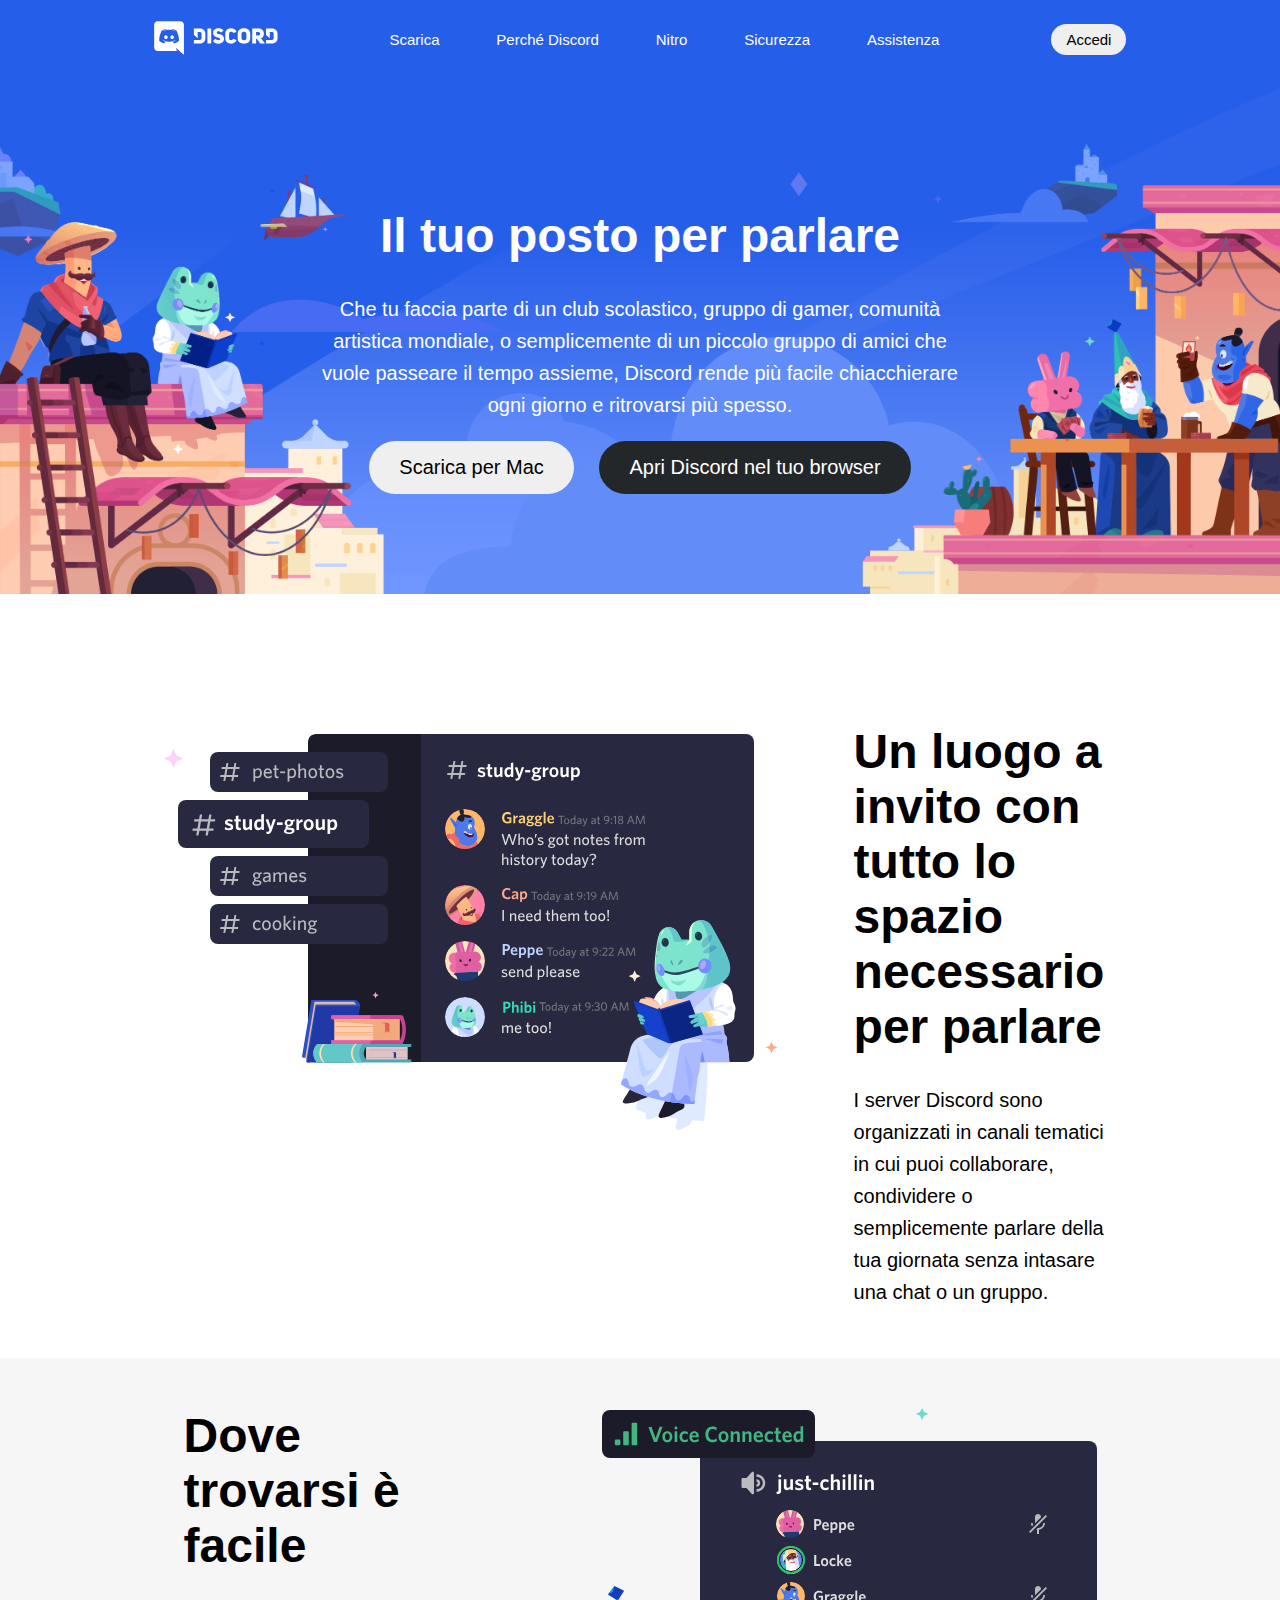
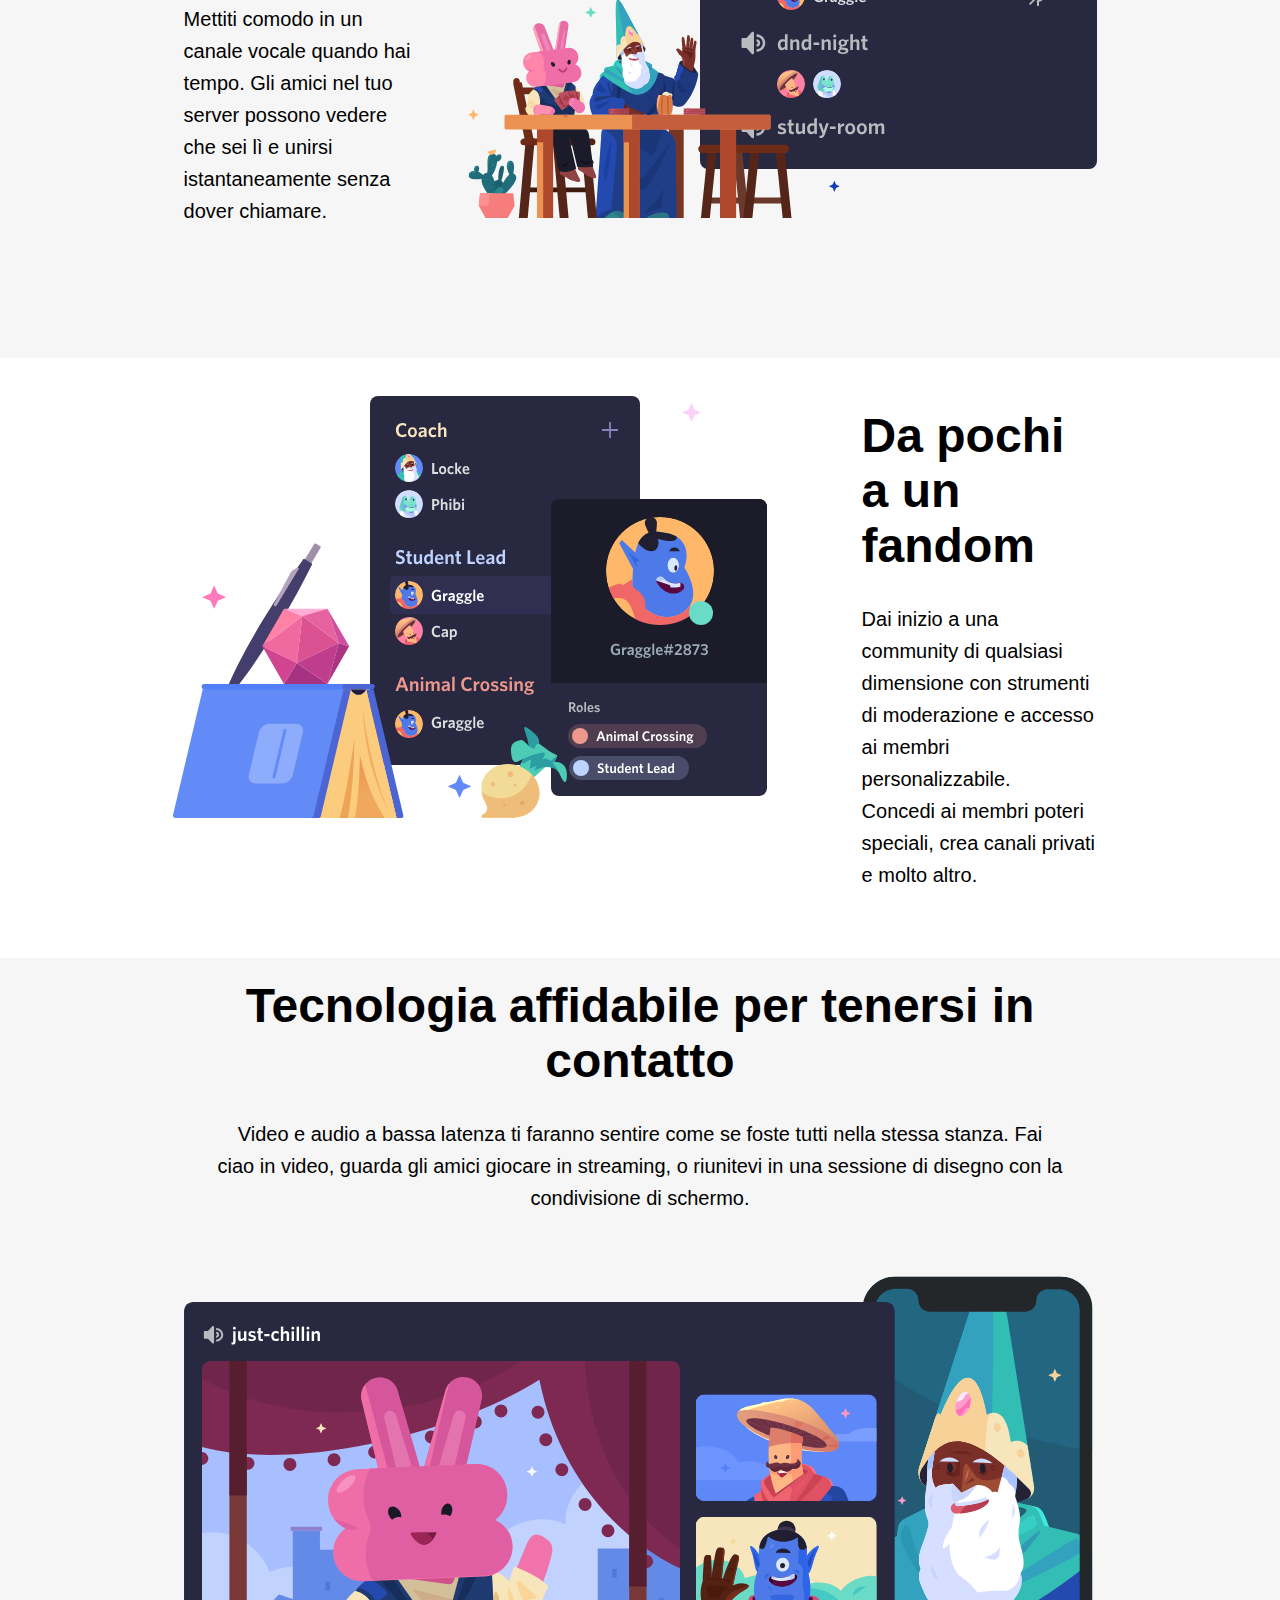
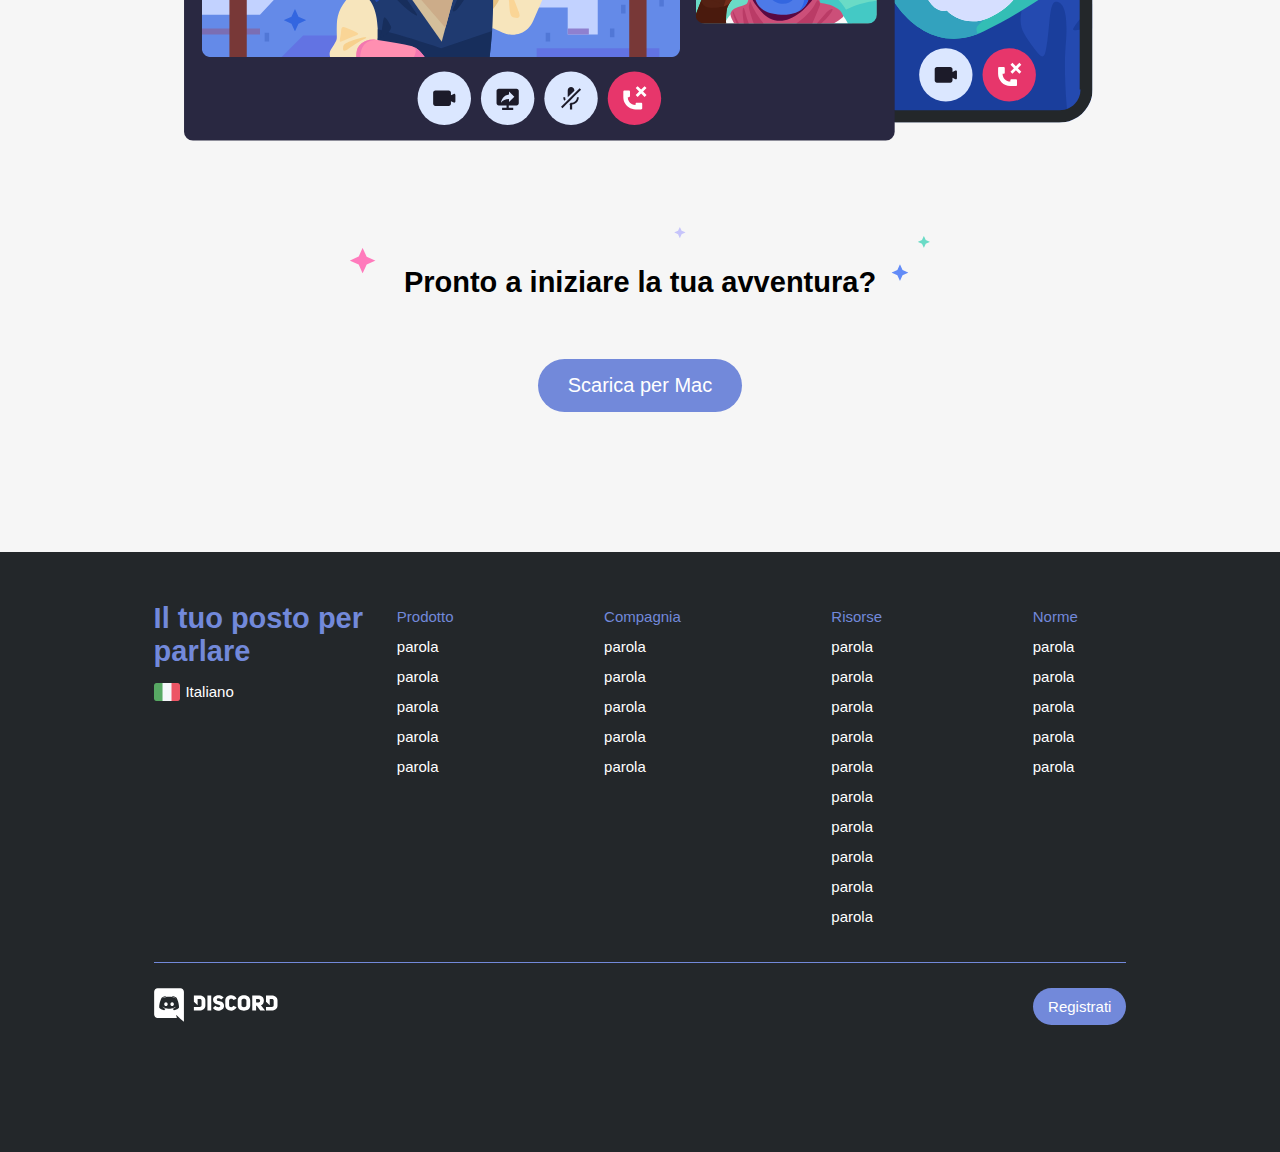
==== commit e6aeff80: "Footer" ====
--- a/index.html
+++ b/index.html
@@ -23,7 +23,7 @@
 
             <!-- Barra di navigazione -->
 
-            <nav class="centered">
+            <nav class="centered menu">
 
                 <!-- Logo -->
 
@@ -127,84 +127,78 @@
 
         <!-- Footer -->
 
-        <footer class="centered">
+        <footer class="centered menu">
 
             <!-- parte di navigazione -->
 
             <nav>
                 <div class="col title">
-                    <h3>Il tuo posto per parlare</h3>
+                    <h4>Il tuo posto per parlare</h4>
                     
-                    <!-- <select name="language" id="language">language
-                        <option value="Italiano">Italiano</option>
-                        <option value="...">...</option>
-                    </select> -->
-
-                    <span id="ita-flag">&#x1F1EE;&#x1F1F9;</span>
-                    <span>Italiano</span>
-                    <span>
-                        <i class="fa-solid fa-angle-down"></i>
-                    </span>
+                    <div class="language-selector">
+                        
+                        <img src="img/ita.png" alt="ita-flag">
+                        <span id="language">Italiano</span>
+                        <span>
+                            <i class="fa-solid fa-angle-down"></i>
+                        </span>
+                    </div>
                     
                     <br>
-                    <span>
+                    <span id="social-media">
                         <i class="fa-brands fa-twitter"></i>
                         <i class="fa-brands fa-instagram"></i>
                         <i class="fa-brands fa-square-facebook"></i>
                         <i class="fa-brands fa-youtube"></i>
                     </span>
                 </div>
-                <div class="col">
-                    <ul>
-                        <li><a href="#">parola blu</a></li>
-                        <li><a href="#">parola</a></li>
-                        <li><a href="#">parola</a></li>
-                        <li><a href="#">parola</a></li>
-                        <li><a href="#">parola</a></li>
-                        <li><a href="#">parola</a></li>
-
-                    </ul>
-
-                    <a href="#"></a>
-                </div>
-                <div class="col">
-                    <ul>
-                        <li><a href="#">parola blu</a></li>
-                        <li><a href="#">parola</a></li>
-                        <li><a href="#">parola</a></li>
-                        <li><a href="#">parola</a></li>
-                        <li><a href="#">parola</a></li>
-                        <li><a href="#">parola</a></li>
-
-                    </ul>
-                </div>
-                <div class="col">
-                    <ul>
-                        <li><a href="#">parola blu</a></li>
-                        <li><a href="#">parola</a></li>
-                        <li><a href="#">parola</a></li>
-                        <li><a href="#">parola</a></li>
-                        <li><a href="#">parola</a></li>
-                        <li><a href="#">parola</a></li>
-                        <li><a href="#">parola</a></li>
-                        <li><a href="#">parola</a></li>
-                        <li><a href="#">parola</a></li>
-                        <li><a href="#">parola</a></li>
-                        <li><a href="#">parola</a></li>
-
-
-                    </ul>
-                </div>
-                <div class="col">
-                    <ul>
-                        <li><a href="#">parola blu</a></li>
-                        <li><a href="#">parola</a></li>
-                        <li><a href="#">parola</a></li>
-                        <li><a href="#">parola</a></li>
-                        <li><a href="#">parola</a></li>
-                        <li><a href="#">parola</a></li>
-
-                    </ul>
+                <div class="col-container">
+                    <div class="col">
+                        <ul>
+                            <li><a href="#">Prodotto</a></li>
+                            <li><a href="#">parola</a></li>
+                            <li><a href="#">parola</a></li>
+                            <li><a href="#">parola</a></li>
+                            <li><a href="#">parola</a></li>
+                            <li><a href="#">parola</a></li>
+                        </ul>
+                        <a href="#"></a>
+                    </div>
+                    <div class="col">
+                        <ul>
+                            <li><a href="#">Compagnia</a></li>
+                            <li><a href="#">parola</a></li>
+                            <li><a href="#">parola</a></li>
+                            <li><a href="#">parola</a></li>
+                            <li><a href="#">parola</a></li>
+                            <li><a href="#">parola</a></li>
+                        </ul>
+                    </div>
+                    <div class="col">
+                        <ul>
+                            <li><a href="#">Risorse</a></li>
+                            <li><a href="#">parola</a></li>
+                            <li><a href="#">parola</a></li>
+                            <li><a href="#">parola</a></li>
+                            <li><a href="#">parola</a></li>
+                            <li><a href="#">parola</a></li>
+                            <li><a href="#">parola</a></li>
+                            <li><a href="#">parola</a></li>
+                            <li><a href="#">parola</a></li>
+                            <li><a href="#">parola</a></li>
+                            <li><a href="#">parola</a></li>
+                        </ul>
+                    </div>
+                    <div class="col">
+                        <ul>
+                            <li><a href="#">Norme</a></li>
+                            <li><a href="#">parola</a></li>
+                            <li><a href="#">parola</a></li>
+                            <li><a href="#">parola</a></li>
+                            <li><a href="#">parola</a></li>
+                            <li><a href="#">parola</a></li>
+                        </ul>
+                    </div>
                 </div>
 
             </nav> 
@@ -213,7 +207,9 @@
 
             <div class="footer-logo">
                 <div class="logo">
-                    <img src="#" alt="logo">
+                    <a href="https://discord.com/">
+                        <img src="img/logo.svg" alt="logo">
+                    </a>
                 </div>
                 <button class="small-button"><a href="#">Registrati</a></button>
             </div>
--- a/css/style.css
+++ b/css/style.css
@@ -40,8 +40,8 @@
 }
 
 .small-button {
-    padding: 7px 12px;
-    border-radius: 15px;
+    padding: 7px 15px;
+    border-radius: 20px;
 }
 
 .big-button {
@@ -53,6 +53,11 @@
 
 .centered {
     padding: 20px 12%;
+}
+
+.menu {
+    font-size: 15px;
+    font-weight: 500;
 }
 
 /* Intestazione */
@@ -71,8 +76,6 @@
         display: flex;
         justify-content: space-between;
         align-items: center;
-        font-size: 15px;
-        font-weight: 500;
         height: 78px;
     }
 
@@ -186,35 +189,73 @@
     color: #ffffff;
 }
 
-footer nav {
-    display: flex;
-    justify-content:space-between;
-}
-
-footer nav .col {
-    padding: 20px;
-    line-height: 30px;
-    width: 150px;
-}
-
-footer nav .col.title {
-    width: 350px;
-
-}
-
-footer h3 {
-    color: #7289da;
-    font-size: 35px;
-}
-
-footer ul li:first-child{
-    color: #7289da;
-}
+    /* parte di navigazione */
+
+    footer nav {
+        width: 100%;
+        display: flex;
+        border-bottom: solid 1px #7289da;
+        margin-bottom: 15px;
+    }
+
+        /* parte larga titolo */
+
+        footer nav .col.title {
+            flex-basis: 25%;
+            padding: 30px 0px;
+        }
+
+        .language-selector {
+            display: flex;
+            align-items: center;
+        }
+
+        .language-selector img {
+            height: 18px;
+        }
+
+        .language-selector #language {
+            margin:0px 5px;
+
+        }
+
+        #social-media {
+            width: 50%;
+            font-size: 18px;
+            display: flex;
+            justify-content: space-between;
+        }
+       
+        footer h4 {
+            color: #7289da;
+            margin-bottom: 15px;
+        }
+
+    /* contenitore delle liste */
+    
+        footer nav .col-container{
+        flex-basis: 70%;
+        padding: 30px 0px;
+        line-height: 30px;
+        display: flex;
+        justify-content: space-between;
+    }
+
+    footer ul li:first-child{
+        color: #7289da;
+    }
+
+    /* Footer logo e pulsante */
 
 footer .footer-logo {
     display: flex;
     justify-content:space-between;
-    padding: 10px;
+    padding: 10px 0px;
+}
+
+.footer-logo button {
+    background-color: #7289da;
+    color: #ffffff;
 }
 
 
@@ -244,7 +285,6 @@
 
 footer nav {
     background-color: rgba(255, 255, 0, 0.726);
-    min-height: 400px ;
     border-bottom: solid 2px red;
 }
 
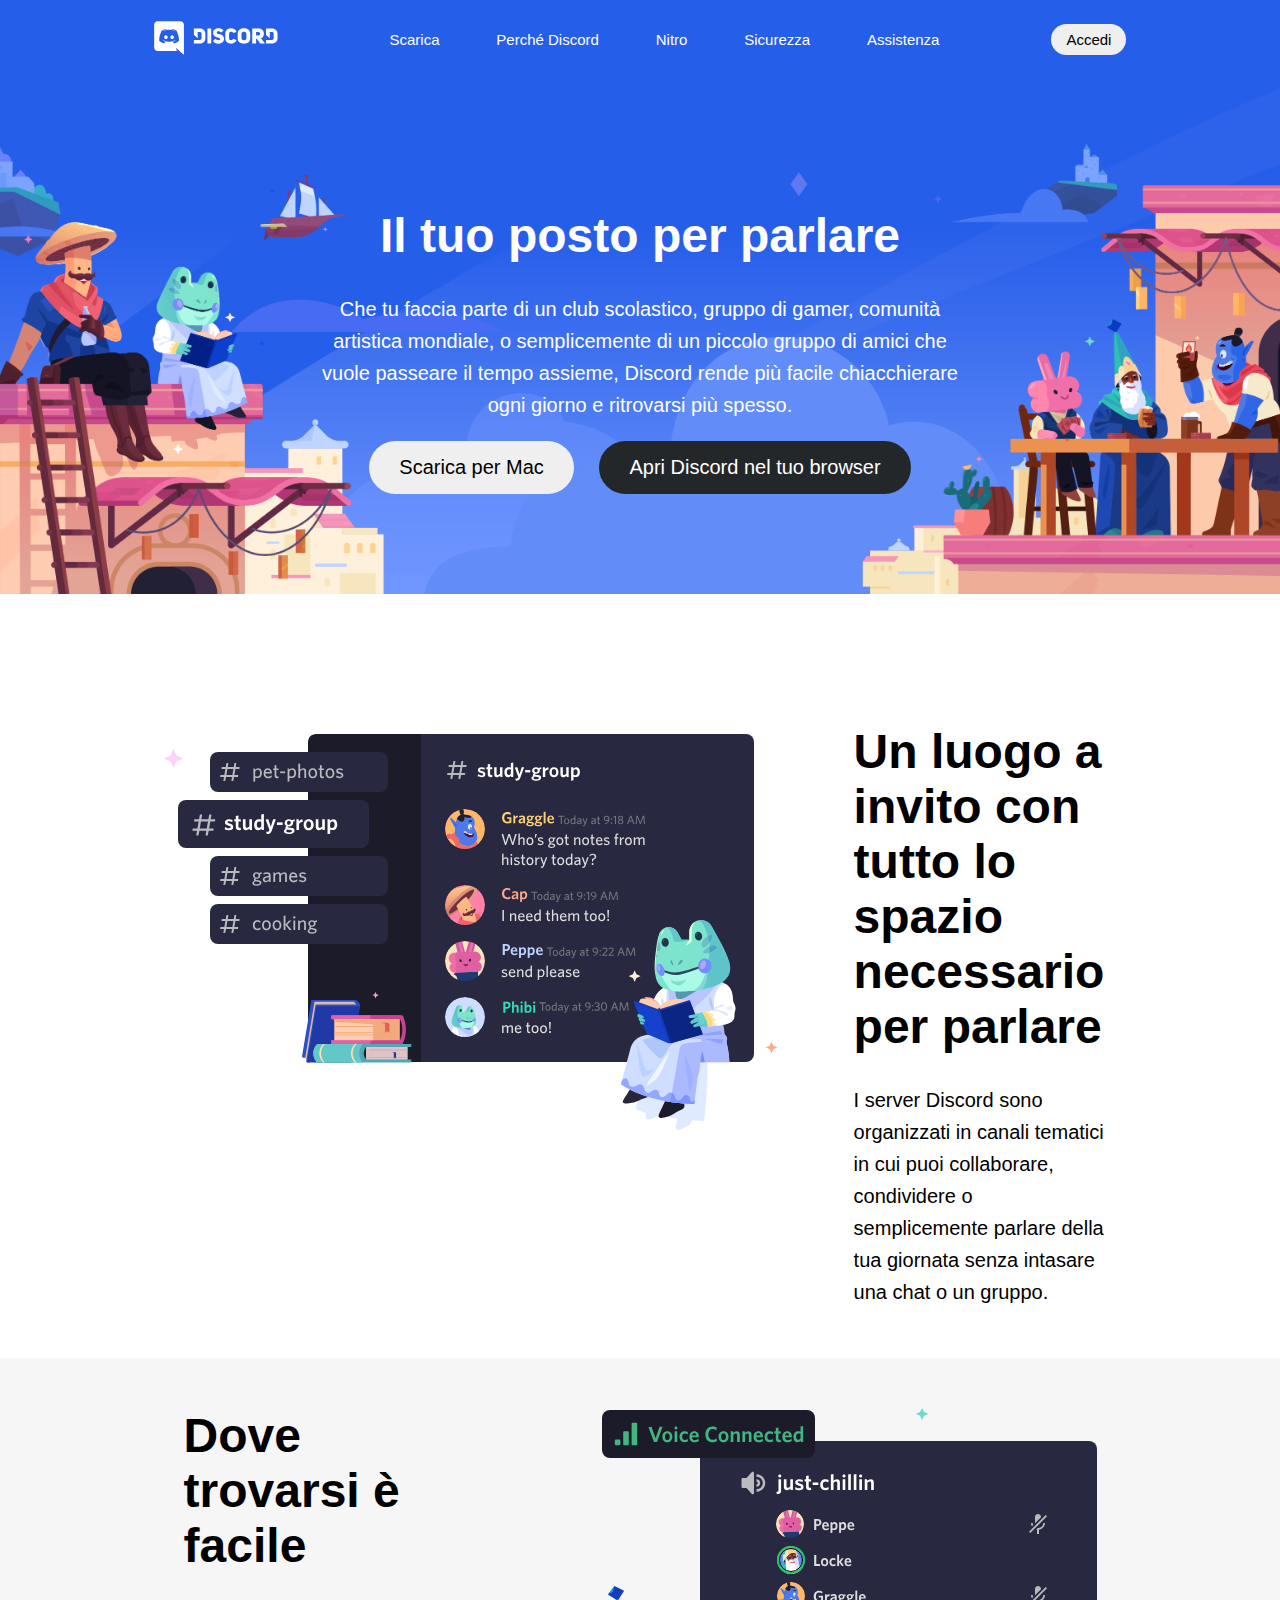
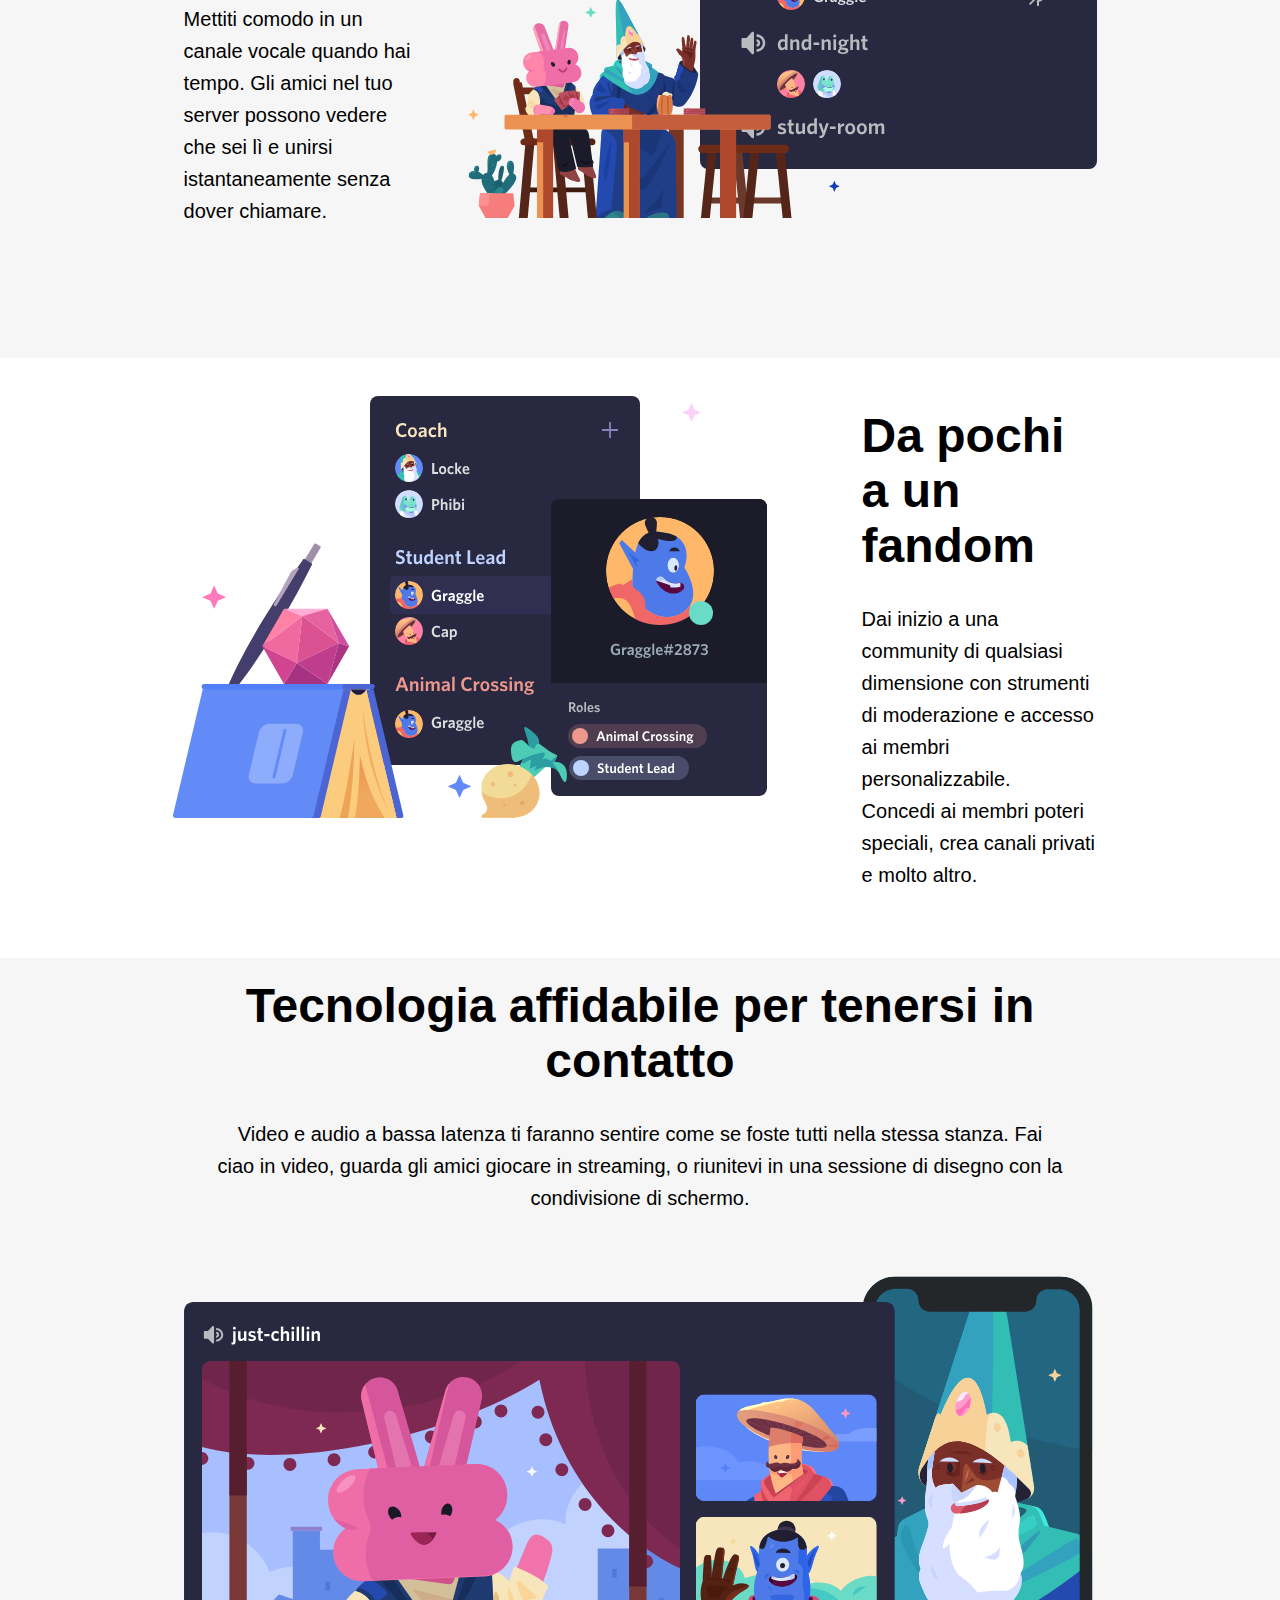
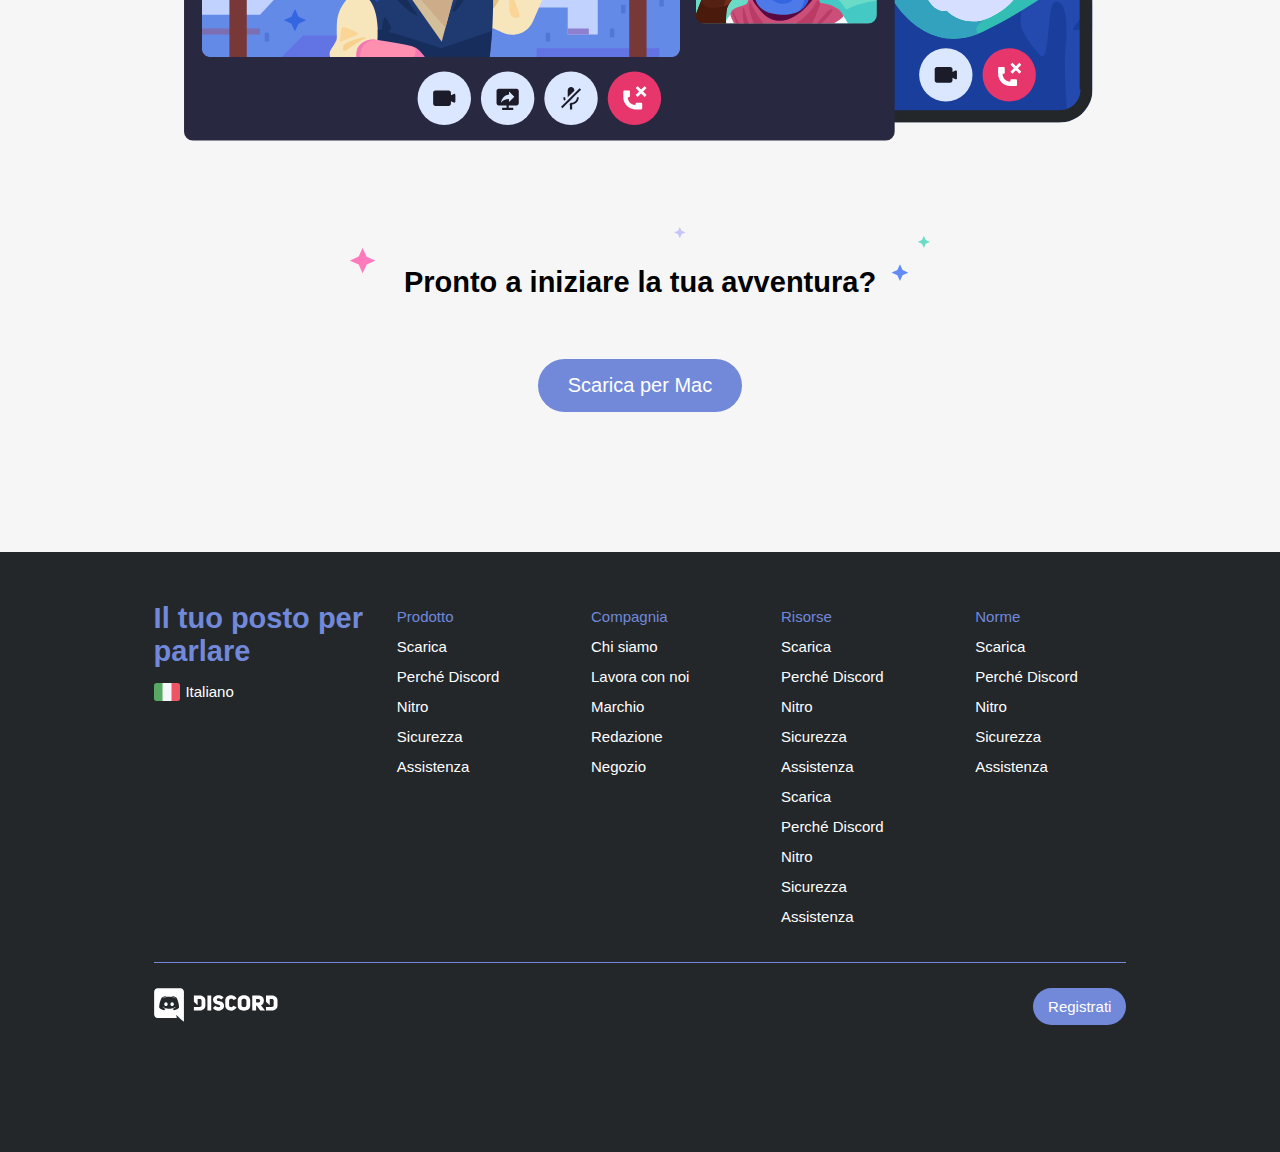
==== commit 83b106ac: "Compleatato testo liste footer" ====
--- a/index.html
+++ b/index.html
@@ -156,47 +156,47 @@
                     <div class="col">
                         <ul>
                             <li><a href="#">Prodotto</a></li>
-                            <li><a href="#">parola</a></li>
-                            <li><a href="#">parola</a></li>
-                            <li><a href="#">parola</a></li>
-                            <li><a href="#">parola</a></li>
-                            <li><a href="#">parola</a></li>
+                            <li><a href="#">Scarica</a></li>
+                            <li><a href="#">Perché Discord</a></li>
+                            <li><a href="#">Nitro</a></li>
+                            <li><a href="#">Sicurezza</a></li>
+                            <li><a href="#">Assistenza</a></li>
                         </ul>
                         <a href="#"></a>
                     </div>
                     <div class="col">
                         <ul>
                             <li><a href="#">Compagnia</a></li>
-                            <li><a href="#">parola</a></li>
-                            <li><a href="#">parola</a></li>
-                            <li><a href="#">parola</a></li>
-                            <li><a href="#">parola</a></li>
-                            <li><a href="#">parola</a></li>
+                            <li><a href="#">Chi siamo</a></li>
+                            <li><a href="#">Lavora con noi</a></li>
+                            <li><a href="#">Marchio</a></li>
+                            <li><a href="#">Redazione</a></li>
+                            <li><a href="#">Negozio</a></li>
                         </ul>
                     </div>
                     <div class="col">
                         <ul>
                             <li><a href="#">Risorse</a></li>
-                            <li><a href="#">parola</a></li>
-                            <li><a href="#">parola</a></li>
-                            <li><a href="#">parola</a></li>
-                            <li><a href="#">parola</a></li>
-                            <li><a href="#">parola</a></li>
-                            <li><a href="#">parola</a></li>
-                            <li><a href="#">parola</a></li>
-                            <li><a href="#">parola</a></li>
-                            <li><a href="#">parola</a></li>
-                            <li><a href="#">parola</a></li>
+                            <li><a href="#">Scarica</a></li>
+                            <li><a href="#">Perché Discord</a></li>
+                            <li><a href="#">Nitro</a></li>
+                            <li><a href="#">Sicurezza</a></li>
+                            <li><a href="#">Assistenza</a></li>
+                            <li><a href="#">Scarica</a></li>
+                            <li><a href="#">Perché Discord</a></li>
+                            <li><a href="#">Nitro</a></li>
+                            <li><a href="#">Sicurezza</a></li>
+                            <li><a href="#">Assistenza</a></li>
                         </ul>
                     </div>
                     <div class="col">
                         <ul>
                             <li><a href="#">Norme</a></li>
-                            <li><a href="#">parola</a></li>
-                            <li><a href="#">parola</a></li>
-                            <li><a href="#">parola</a></li>
-                            <li><a href="#">parola</a></li>
-                            <li><a href="#">parola</a></li>
+                            <li><a href="#">Scarica</a></li>
+                            <li><a href="#">Perché Discord</a></li>
+                            <li><a href="#">Nitro</a></li>
+                            <li><a href="#">Sicurezza</a></li>
+                            <li><a href="#">Assistenza</a></li>
                         </ul>
                     </div>
                 </div>
